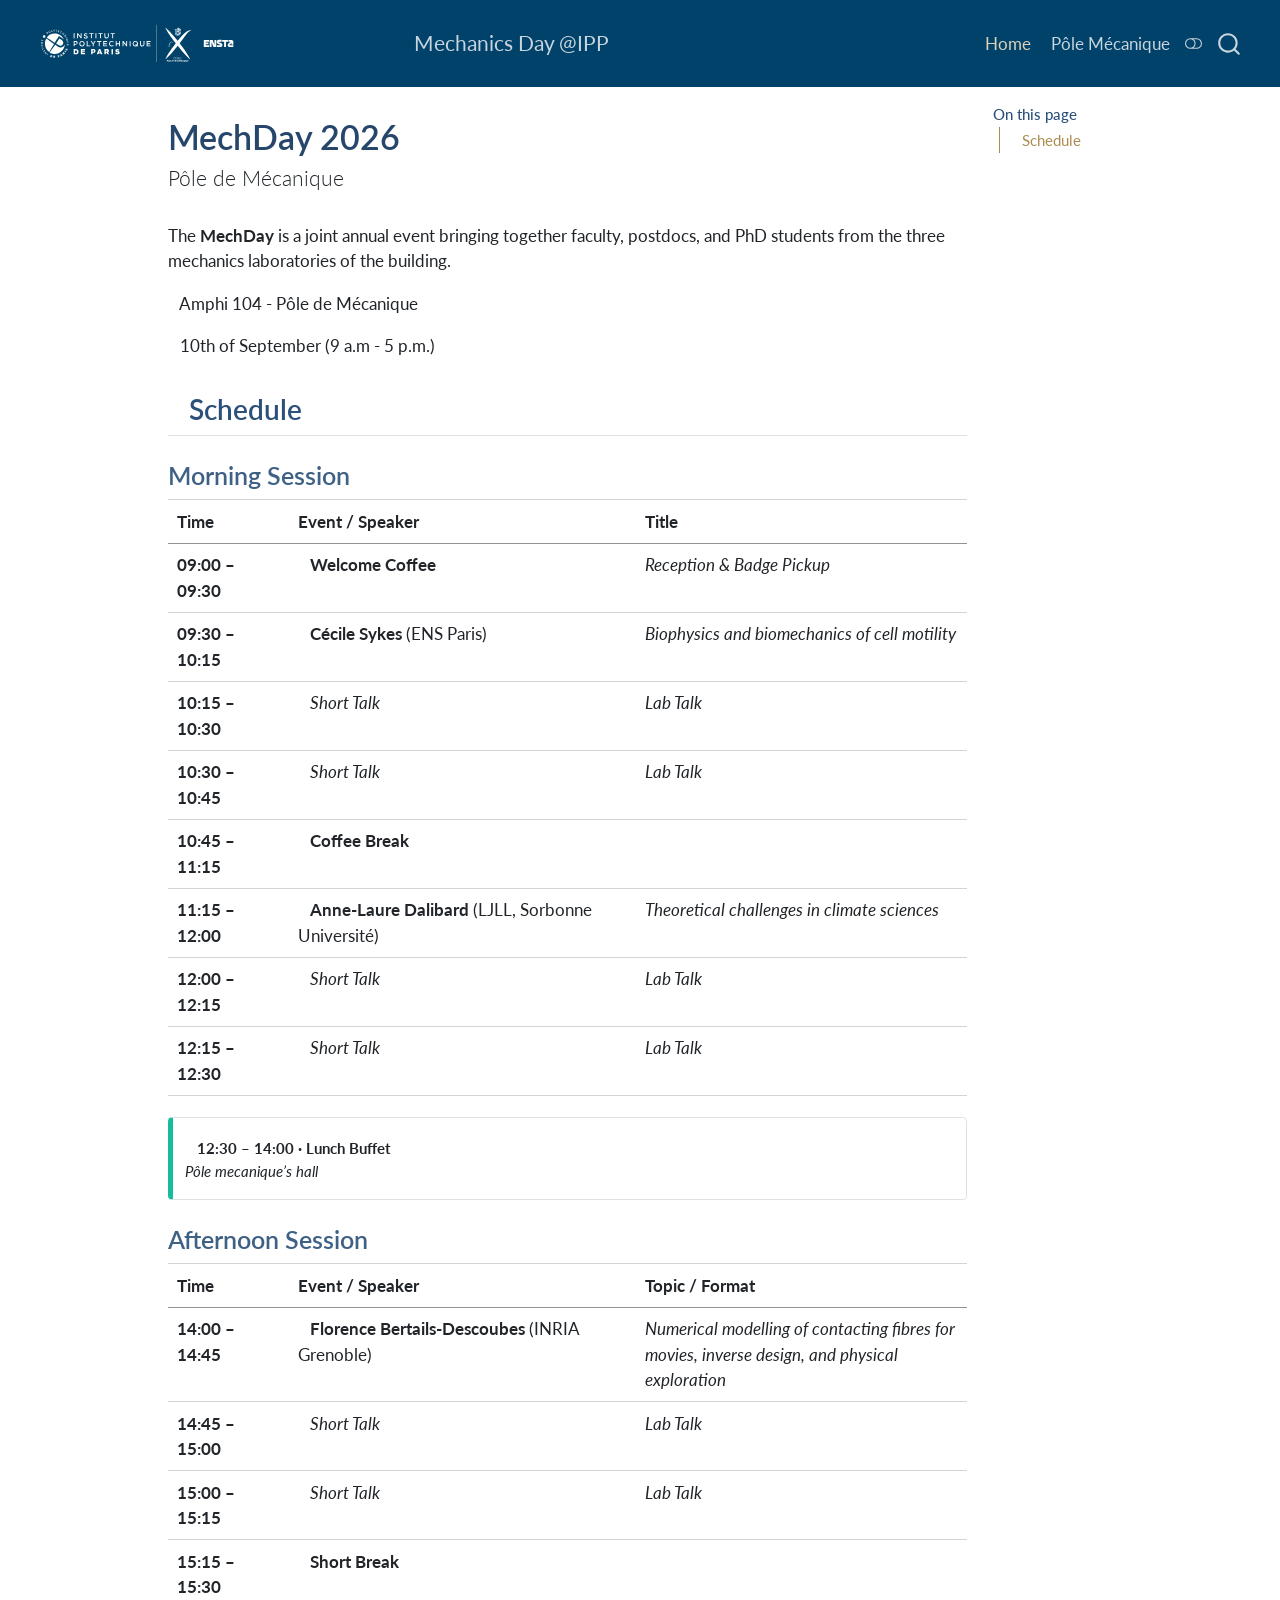
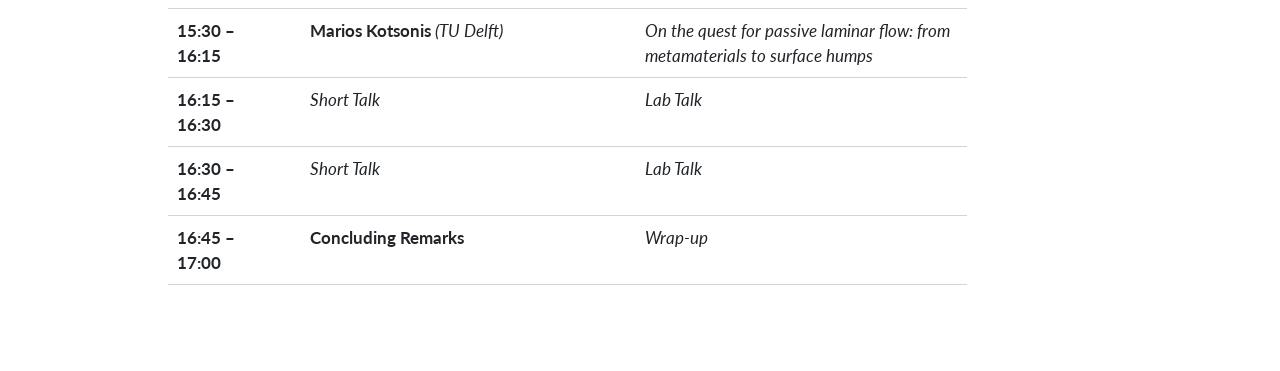
==== index.html @ 3b0b2087 "Built site for gh-pages" ====
<!DOCTYPE html>
<html xmlns="http://www.w3.org/1999/xhtml" lang="en" xml:lang="en"><head>

<meta charset="utf-8">
<meta name="generator" content="quarto-1.9.36">

<meta name="viewport" content="width=device-width, initial-scale=1.0, user-scalable=yes">


<title>MechDay 2026 – Mechanics Day @IPP</title>
<style>
/* Default styles provided by pandoc.
** See https://pandoc.org/MANUAL.html#variables-for-html for config info.
*/
code{white-space: pre-wrap;}
span.smallcaps{font-variant: small-caps;}
div.columns{display: flex; gap: min(4vw, 1.5em);}
div.column{flex: auto; overflow-x: auto;}
div.hanging-indent{margin-left: 1.5em; text-indent: -1.5em;}
ul.task-list{list-style: none;}
ul.task-list li input[type="checkbox"] {
  width: 0.8em;
  margin: 0 0.8em 0.2em -1em; /* quarto-specific, see https://github.com/quarto-dev/quarto-cli/issues/4556 */ 
  vertical-align: middle;
}
</style>


<script src="site_libs/quarto-nav/quarto-nav.js"></script>
<script src="site_libs/quarto-nav/headroom.min.js"></script>
<script src="site_libs/clipboard/clipboard.min.js"></script>
<script src="site_libs/quarto-search/autocomplete.umd.js"></script>
<script src="site_libs/quarto-search/fuse.min.js"></script>
<script src="site_libs/quarto-search/quarto-search.js"></script>
<meta name="quarto:offset" content="./">
<script src="site_libs/quarto-html/quarto.js" type="module"></script>
<script src="site_libs/quarto-html/tabsets/tabsets.js" type="module"></script>
<script src="site_libs/quarto-html/popper.min.js"></script>
<script src="site_libs/quarto-html/tippy.umd.min.js"></script>
<script src="site_libs/quarto-html/anchor.min.js"></script>
<link href="site_libs/quarto-html/tippy.css" rel="stylesheet">
<link href="site_libs/quarto-html/quarto-syntax-highlighting-845c23b38eaddc0f92fda52bfe77a8c8.css" rel="stylesheet" class="quarto-color-scheme" id="quarto-text-highlighting-styles">
<link href="site_libs/quarto-html/quarto-syntax-highlighting-dark-f418161beb48e0141c760e455f12af2c.css" rel="stylesheet" class="quarto-color-scheme quarto-color-alternate" id="quarto-text-highlighting-styles">
<link href="site_libs/quarto-html/quarto-syntax-highlighting-845c23b38eaddc0f92fda52bfe77a8c8.css" rel="stylesheet" class="quarto-color-scheme-extra" id="quarto-text-highlighting-styles">
<script src="site_libs/bootstrap/bootstrap.min.js"></script>
<link href="site_libs/bootstrap/bootstrap-icons.css" rel="stylesheet">
<link href="site_libs/bootstrap/bootstrap-f2bfb10de40c89941cc281cc5d39ed7f.min.css" rel="stylesheet" append-hash="true" class="quarto-color-scheme" id="quarto-bootstrap" data-mode="light">
<link href="site_libs/bootstrap/bootstrap-dark-7ebbe659d082f349c3aa43954edd7ad8.min.css" rel="stylesheet" append-hash="true" class="quarto-color-scheme quarto-color-alternate" id="quarto-bootstrap" data-mode="dark">
<link href="site_libs/bootstrap/bootstrap-f2bfb10de40c89941cc281cc5d39ed7f.min.css" rel="stylesheet" append-hash="true" class="quarto-color-scheme-extra" id="quarto-bootstrap" data-mode="light">
<script src="site_libs/quarto-contrib/iconify-2.1.0/iconify-icon.min.js"></script>
<script id="quarto-search-options" type="application/json">{
  "location": "navbar",
  "copy-button": false,
  "collapse-after": 3,
  "panel-placement": "end",
  "type": "overlay",
  "limit": 50,
  "keyboard-shortcut": [
    "f",
    "/",
    "s"
  ],
  "show-item-context": false,
  "language": {
    "search-no-results-text": "No results",
    "search-matching-documents-text": "matching documents",
    "search-copy-link-title": "Copy link to search",
    "search-hide-matches-text": "Hide additional matches",
    "search-more-match-text": "more match in this document",
    "search-more-matches-text": "more matches in this document",
    "search-clear-button-title": "Clear",
    "search-text-placeholder": "",
    "search-detached-cancel-button-title": "Cancel",
    "search-submit-button-title": "Submit",
    "search-label": "Search"
  }
}</script>
<style>html{ scroll-behavior: smooth; }</style>


<link rel="stylesheet" href="styles.css">
</head>

<body class="nav-fixed quarto-light"><script id="quarto-html-before-body" type="application/javascript">
    const toggleBodyColorMode = (bsSheetEl) => {
      const mode = bsSheetEl.getAttribute("data-mode");
      const bodyEl = window.document.querySelector("body");
      if (mode === "dark") {
        bodyEl.classList.add("quarto-dark");
        bodyEl.classList.remove("quarto-light");
      } else {
        bodyEl.classList.add("quarto-light");
        bodyEl.classList.remove("quarto-dark");
      }
    }
    const toggleBodyColorPrimary = () => {
      const bsSheetEl = window.document.querySelector("link#quarto-bootstrap:not([rel=disabled-stylesheet])");
      if (bsSheetEl) {
        toggleBodyColorMode(bsSheetEl);
      }
    }
    const setColorSchemeToggle = (alternate) => {
      const toggles = window.document.querySelectorAll('.quarto-color-scheme-toggle');
      for (let i=0; i < toggles.length; i++) {
        const toggle = toggles[i];
        if (toggle) {
          if (alternate) {
            toggle.classList.add("alternate");
          } else {
            toggle.classList.remove("alternate");
          }
        }
      }
    };
    const toggleColorMode = (alternate) => {
      // Switch the stylesheets
      const primaryStylesheets = window.document.querySelectorAll('link.quarto-color-scheme:not(.quarto-color-alternate)');
      const alternateStylesheets = window.document.querySelectorAll('link.quarto-color-scheme.quarto-color-alternate');
      manageTransitions('#quarto-margin-sidebar .nav-link', false);
      if (alternate) {
        // note: dark is layered on light, we don't disable primary!
        enableStylesheet(alternateStylesheets);
        for (const sheetNode of alternateStylesheets) {
          if (sheetNode.id === "quarto-bootstrap") {
            toggleBodyColorMode(sheetNode);
          }
        }
      } else {
        disableStylesheet(alternateStylesheets);
        enableStylesheet(primaryStylesheets)
        toggleBodyColorPrimary();
      }
      manageTransitions('#quarto-margin-sidebar .nav-link', true);
      // Switch the toggles
      setColorSchemeToggle(alternate)
      // Hack to workaround the fact that safari doesn't
      // properly recolor the scrollbar when toggling (#1455)
      if (navigator.userAgent.indexOf('Safari') > 0 && navigator.userAgent.indexOf('Chrome') == -1) {
        manageTransitions("body", false);
        window.scrollTo(0, 1);
        setTimeout(() => {
          window.scrollTo(0, 0);
          manageTransitions("body", true);
        }, 40);
      }
    }
    const disableStylesheet = (stylesheets) => {
      for (let i=0; i < stylesheets.length; i++) {
        const stylesheet = stylesheets[i];
        stylesheet.rel = 'disabled-stylesheet';
      }
    }
    const enableStylesheet = (stylesheets) => {
      for (let i=0; i < stylesheets.length; i++) {
        const stylesheet = stylesheets[i];
        if(stylesheet.rel !== 'stylesheet') { // for Chrome, which will still FOUC without this check
          stylesheet.rel = 'stylesheet';
        }
      }
    }
    const manageTransitions = (selector, allowTransitions) => {
      const els = window.document.querySelectorAll(selector);
      for (let i=0; i < els.length; i++) {
        const el = els[i];
        if (allowTransitions) {
          el.classList.remove('notransition');
        } else {
          el.classList.add('notransition');
        }
      }
    }
    const isFileUrl = () => {
      return window.location.protocol === 'file:';
    }
    const hasAlternateSentinel = () => {
      let styleSentinel = getColorSchemeSentinel();
      if (styleSentinel !== null) {
        return styleSentinel === "alternate";
      } else {
        return false;
      }
    }
    const setStyleSentinel = (alternate) => {
      const value = alternate ? "alternate" : "default";
      if (!isFileUrl()) {
        window.localStorage.setItem("quarto-color-scheme", value);
      } else {
        localAlternateSentinel = value;
      }
    }
    const getColorSchemeSentinel = () => {
      if (!isFileUrl()) {
        const storageValue = window.localStorage.getItem("quarto-color-scheme");
        return storageValue != null ? storageValue : localAlternateSentinel;
      } else {
        return localAlternateSentinel;
      }
    }
    const toggleGiscusIfUsed = (isAlternate, darkModeDefault) => {
      const baseTheme = document.querySelector('#giscus-base-theme')?.value ?? 'light';
      const alternateTheme = document.querySelector('#giscus-alt-theme')?.value ?? 'dark';
      let newTheme = '';
      if(authorPrefersDark) {
        newTheme = isAlternate ? baseTheme : alternateTheme;
      } else {
        newTheme = isAlternate ? alternateTheme : baseTheme;
      }
      const changeGiscusTheme = () => {
        // From: https://github.com/giscus/giscus/issues/336
        const sendMessage = (message) => {
          const iframe = document.querySelector('iframe.giscus-frame');
          if (!iframe) return;
          iframe.contentWindow.postMessage({ giscus: message }, 'https://giscus.app');
        }
        sendMessage({
          setConfig: {
            theme: newTheme
          }
        });
      }
      const isGiscussLoaded = window.document.querySelector('iframe.giscus-frame') !== null;
      if (isGiscussLoaded) {
        changeGiscusTheme();
      }
    };
    const authorPrefersDark = false;
    const darkModeDefault = authorPrefersDark;
      document.querySelector('link#quarto-text-highlighting-styles.quarto-color-scheme-extra').rel = 'disabled-stylesheet';
      document.querySelector('link#quarto-bootstrap.quarto-color-scheme-extra').rel = 'disabled-stylesheet';
    let localAlternateSentinel = darkModeDefault ? 'alternate' : 'default';
    // Dark / light mode switch
    window.quartoToggleColorScheme = () => {
      // Read the current dark / light value
      let toAlternate = !hasAlternateSentinel();
      toggleColorMode(toAlternate);
      setStyleSentinel(toAlternate);
      toggleGiscusIfUsed(toAlternate, darkModeDefault);
      window.dispatchEvent(new Event('resize'));
    };
    // Switch to dark mode if need be
    if (hasAlternateSentinel()) {
      toggleColorMode(true);
    } else {
      toggleColorMode(false);
    }
  </script>

<div id="quarto-search-results"></div>
  <header id="quarto-header" class="headroom fixed-top">
    <nav class="navbar navbar-expand-lg " data-bs-theme="dark">
      <div class="navbar-container container-fluid">
      <div class="navbar-brand-container mx-auto">
    <a href="./index.html" class="navbar-brand navbar-brand-logo">
    <img src="./Resources/Images/Logotype_IPP_X_ENSTA.svg" alt="" class="navbar-logo light-content">
    <img src="./Resources/Images/Logotype_IPP_X_ENSTA.svg" alt="" class="navbar-logo dark-content">
    </a>
    <a class="navbar-brand" href="./index.html">
    <span class="navbar-title">Mechanics Day <span class="citation" data-cites="IPP">@IPP</span></span>
    </a>
  </div>
            <div id="quarto-search" class="" title="Search"></div>
          <button class="navbar-toggler" type="button" data-bs-toggle="collapse" data-bs-target="#navbarCollapse" aria-controls="navbarCollapse" role="menu" aria-expanded="false" aria-label="Toggle navigation" onclick="if (window.quartoToggleHeadroom) { window.quartoToggleHeadroom(); }">
  <span class="navbar-toggler-icon"></span>
</button>
          <div class="collapse navbar-collapse" id="navbarCollapse">
            <ul class="navbar-nav navbar-nav-scroll ms-auto">
  <li class="nav-item">
    <a class="nav-link active" href="./index.html" aria-current="page"> 
<span class="menu-text">Home</span></a>
  </li>  
  <li class="nav-item">
    <a class="nav-link" href="https://polemecanique.github.io"> 
<span class="menu-text">Pôle Mécanique</span></a>
  </li>  
</ul>
          </div> <!-- /navcollapse -->
            <div class="quarto-navbar-tools">
  <a href="" class="quarto-color-scheme-toggle quarto-navigation-tool  px-1" onclick="window.quartoToggleColorScheme(); return false;" title="Toggle dark mode"><i class="bi"></i></a>
</div>
      </div> <!-- /container-fluid -->
    </nav>
</header>
<!-- content -->
<div id="quarto-content" class="quarto-container page-columns page-rows-contents page-layout-article page-navbar">
<!-- sidebar -->
<!-- margin-sidebar -->
    <div id="quarto-margin-sidebar" class="sidebar margin-sidebar">
        <nav id="TOC" role="doc-toc" class="toc-active">
    <h2 id="toc-title">On this page</h2>
   
  <ul class="collapse">
  <li><a href="#b58fc729-690b-4000-b19f-365a4093b2ff7b7b3c2069636f6e696679206661362d736f6c69643a636c6f636b203e7d7d-schedule" id="toc-b58fc729-690b-4000-b19f-365a4093b2ff7b7b3c2069636f6e696679206661362d736f6c69643a636c6f636b203e7d7d-schedule" class="nav-link active" data-scroll-target="#b58fc729-690b-4000-b19f-365a4093b2ff7b7b3c2069636f6e696679206661362d736f6c69643a636c6f636b203e7d7d-schedule"><iconify-icon role="img" inline="" icon="fa6-solid:clock" aria-label="Icon clock from fa6-solid Iconify.design set." title="Icon clock from fa6-solid Iconify.design set."></iconify-icon> &nbsp; Schedule</a></li>
  </ul>
</nav>
    </div>
<!-- main -->
<main class="content" id="quarto-document-content">


<header id="title-block-header" class="quarto-title-block default">
<div class="quarto-title">
<h1 class="title">MechDay 2026</h1>
<p class="subtitle lead">Pôle de Mécanique</p>
</div>



<div class="quarto-title-meta">

    
  
    
  </div>
  


</header>


<p>The <strong>MechDay</strong> is a joint annual event bringing together faculty, postdocs, and PhD students from the three mechanics laboratories of the building.</p>
<p><iconify-icon role="img" inline="" icon="fa6-solid:location-dot" aria-label="Icon location-dot from fa6-solid Iconify.design set." title="Icon location-dot from fa6-solid Iconify.design set."></iconify-icon> &nbsp; Amphi 104 - Pôle de Mécanique</p>
<p><iconify-icon role="img" inline="" icon="fa6-solid:calendar-days" aria-label="Icon calendar-days from fa6-solid Iconify.design set." title="Icon calendar-days from fa6-solid Iconify.design set."></iconify-icon> &nbsp; 10th of September (9 a.m - 5 p.m.)</p>
<section id="b58fc729-690b-4000-b19f-365a4093b2ff7b7b3c2069636f6e696679206661362d736f6c69643a636c6f636b203e7d7d-schedule" class="level2">
<h2 class="anchored" data-anchor-id="b58fc729-690b-4000-b19f-365a4093b2ff7b7b3c2069636f6e696679206661362d736f6c69643a636c6f636b203e7d7d-schedule"><iconify-icon role="img" inline="" icon="fa6-solid:clock" aria-label="Icon clock from fa6-solid Iconify.design set." title="Icon clock from fa6-solid Iconify.design set."></iconify-icon> &nbsp; Schedule</h2>
<section id="morning-session" class="level3">
<h3 class="anchored" data-anchor-id="morning-session">Morning Session</h3>
<table class="caption-top table">
<colgroup>
<col style="width: 15%">
<col style="width: 43%">
<col style="width: 41%">
</colgroup>
<thead>
<tr class="header">
<th style="text-align: left;">Time</th>
<th style="text-align: left;">Event / Speaker</th>
<th style="text-align: left;">Title</th>
</tr>
</thead>
<tbody>
<tr class="odd">
<td style="text-align: left;"><strong>09:00 – 09:30</strong></td>
<td style="text-align: left;"><iconify-icon role="img" inline="" icon="fa6-solid:mug-hot" aria-label="Icon mug-hot from fa6-solid Iconify.design set." title="Icon mug-hot from fa6-solid Iconify.design set."></iconify-icon> &nbsp; <strong>Welcome Coffee</strong></td>
<td style="text-align: left;"><em>Reception &amp; Badge Pickup</em></td>
</tr>
<tr class="even">
<td style="text-align: left;"><strong>09:30 – 10:15</strong></td>
<td style="text-align: left;"><iconify-icon role="img" inline="" icon="fa6-solid:person-chalkboard" aria-label="Icon person-chalkboard from fa6-solid Iconify.design set." title="Icon person-chalkboard from fa6-solid Iconify.design set."></iconify-icon> &nbsp; <strong>Cécile Sykes</strong> (ENS Paris)</td>
<td style="text-align: left;"><em>Biophysics and biomechanics of cell motility</em></td>
</tr>
<tr class="odd">
<td style="text-align: left;"><strong>10:15 – 10:30</strong></td>
<td style="text-align: left;"><iconify-icon role="img" inline="" icon="fa6-solid:microphone" aria-label="Icon microphone from fa6-solid Iconify.design set." title="Icon microphone from fa6-solid Iconify.design set."></iconify-icon> &nbsp; <em>Short Talk</em></td>
<td style="text-align: left;"><em>Lab Talk</em></td>
</tr>
<tr class="even">
<td style="text-align: left;"><strong>10:30 – 10:45</strong></td>
<td style="text-align: left;"><iconify-icon role="img" inline="" icon="fa6-solid:microphone" aria-label="Icon microphone from fa6-solid Iconify.design set." title="Icon microphone from fa6-solid Iconify.design set."></iconify-icon> &nbsp; <em>Short Talk</em></td>
<td style="text-align: left;"><em>Lab Talk</em></td>
</tr>
<tr class="odd">
<td style="text-align: left;"><strong>10:45 – 11:15</strong></td>
<td style="text-align: left;"><iconify-icon role="img" inline="" icon="fa6-solid:mug-hot" aria-label="Icon mug-hot from fa6-solid Iconify.design set." title="Icon mug-hot from fa6-solid Iconify.design set."></iconify-icon> &nbsp; <strong>Coffee Break</strong></td>
<td style="text-align: left;"></td>
</tr>
<tr class="even">
<td style="text-align: left;"><strong>11:15 – 12:00</strong></td>
<td style="text-align: left;"><iconify-icon role="img" inline="" icon="fa6-solid:person-chalkboard" aria-label="Icon person-chalkboard from fa6-solid Iconify.design set." title="Icon person-chalkboard from fa6-solid Iconify.design set."></iconify-icon> &nbsp; <strong>Anne-Laure Dalibard</strong> (LJLL, Sorbonne Université)</td>
<td style="text-align: left;"><em>Theoretical challenges in climate sciences</em></td>
</tr>
<tr class="odd">
<td style="text-align: left;"><strong>12:00 – 12:15</strong></td>
<td style="text-align: left;"><iconify-icon role="img" inline="" icon="fa6-solid:microphone" aria-label="Icon microphone from fa6-solid Iconify.design set." title="Icon microphone from fa6-solid Iconify.design set."></iconify-icon> &nbsp; <em>Short Talk</em></td>
<td style="text-align: left;"><em>Lab Talk</em></td>
</tr>
<tr class="even">
<td style="text-align: left;"><strong>12:15 – 12:30</strong></td>
<td style="text-align: left;"><iconify-icon role="img" inline="" icon="fa6-solid:microphone" aria-label="Icon microphone from fa6-solid Iconify.design set." title="Icon microphone from fa6-solid Iconify.design set."></iconify-icon> &nbsp; <em>Short Talk</em></td>
<td style="text-align: left;"><em>Lab Talk</em></td>
</tr>
</tbody>
</table>
<div class="callout callout-style-simple callout-tip no-icon">
<div class="callout-body d-flex">
<div class="callout-icon-container">
<i class="callout-icon no-icon"></i>
</div>
<div class="callout-body-container">
<p><iconify-icon role="img" inline="" icon="fa6-solid:utensils" aria-label="Icon utensils from fa6-solid Iconify.design set." title="Icon utensils from fa6-solid Iconify.design set."></iconify-icon> &nbsp; <strong>12:30 – 14:00 · Lunch Buffet</strong><br>
<em>Pôle mecanique’s hall</em></p>
</div>
</div>
</div>
</section>
<section id="afternoon-session" class="level3">
<h3 class="anchored" data-anchor-id="afternoon-session">Afternoon Session</h3>
<table class="caption-top table">
<colgroup>
<col style="width: 15%">
<col style="width: 43%">
<col style="width: 41%">
</colgroup>
<thead>
<tr class="header">
<th style="text-align: left;">Time</th>
<th style="text-align: left;">Event / Speaker</th>
<th style="text-align: left;">Topic / Format</th>
</tr>
</thead>
<tbody>
<tr class="odd">
<td style="text-align: left;"><strong>14:00 – 14:45</strong></td>
<td style="text-align: left;"><iconify-icon role="img" inline="" icon="fa6-solid:person-chalkboard" aria-label="Icon person-chalkboard from fa6-solid Iconify.design set." title="Icon person-chalkboard from fa6-solid Iconify.design set."></iconify-icon> &nbsp; <strong>Florence Bertails-Descoubes</strong> (INRIA Grenoble)</td>
<td style="text-align: left;"><em>Numerical modelling of contacting fibres for movies, inverse design, and physical exploration</em></td>
</tr>
<tr class="even">
<td style="text-align: left;"><strong>14:45 – 15:00</strong></td>
<td style="text-align: left;"><iconify-icon role="img" inline="" icon="fa6-solid:microphone" aria-label="Icon microphone from fa6-solid Iconify.design set." title="Icon microphone from fa6-solid Iconify.design set."></iconify-icon> &nbsp; <em>Short Talk</em></td>
<td style="text-align: left;"><em>Lab Talk</em></td>
</tr>
<tr class="odd">
<td style="text-align: left;"><strong>15:00 – 15:15</strong></td>
<td style="text-align: left;"><iconify-icon role="img" inline="" icon="fa6-solid:microphone" aria-label="Icon microphone from fa6-solid Iconify.design set." title="Icon microphone from fa6-solid Iconify.design set."></iconify-icon> &nbsp; <em>Short Talk</em></td>
<td style="text-align: left;"><em>Lab Talk</em></td>
</tr>
<tr class="even">
<td style="text-align: left;"><strong>15:15 – 15:30</strong></td>
<td style="text-align: left;"><iconify-icon role="img" inline="" icon="fa6-solid:mug-hot" aria-label="Icon mug-hot from fa6-solid Iconify.design set." title="Icon mug-hot from fa6-solid Iconify.design set."></iconify-icon> &nbsp; <strong>Short Break</strong></td>
<td style="text-align: left;"></td>
</tr>
<tr class="odd">
<td style="text-align: left;"><strong>15:30 – 16:15</strong></td>
<td style="text-align: left;"><iconify-icon role="img" inline="" icon="fa6-solid:person-chalkboard" aria-label="Icon person-chalkboard from fa6-solid Iconify.design set." title="Icon person-chalkboard from fa6-solid Iconify.design set."></iconify-icon> &nbsp; <strong>Marios Kotsonis</strong> <em>(TU Delft)</em></td>
<td style="text-align: left;"><em>On the quest for passive laminar flow: from metamaterials to surface humps</em></td>
</tr>
<tr class="even">
<td style="text-align: left;"><strong>16:15 – 16:30</strong></td>
<td style="text-align: left;"><iconify-icon role="img" inline="" icon="fa6-solid:microphone" aria-label="Icon microphone from fa6-solid Iconify.design set." title="Icon microphone from fa6-solid Iconify.design set."></iconify-icon> &nbsp; <em>Short Talk</em></td>
<td style="text-align: left;"><em>Lab Talk</em></td>
</tr>
<tr class="odd">
<td style="text-align: left;"><strong>16:30 – 16:45</strong></td>
<td style="text-align: left;"><iconify-icon role="img" inline="" icon="fa6-solid:microphone" aria-label="Icon microphone from fa6-solid Iconify.design set." title="Icon microphone from fa6-solid Iconify.design set."></iconify-icon> &nbsp; <em>Short Talk</em></td>
<td style="text-align: left;"><em>Lab Talk</em></td>
</tr>
<tr class="even">
<td style="text-align: left;"><strong>16:45 – 17:00</strong></td>
<td style="text-align: left;"><iconify-icon role="img" inline="" icon="fa6-solid:flag-checkered" aria-label="Icon flag-checkered from fa6-solid Iconify.design set." title="Icon flag-checkered from fa6-solid Iconify.design set."></iconify-icon> &nbsp; <strong>Concluding Remarks</strong></td>
<td style="text-align: left;"><em>Wrap-up</em></td>
</tr>
</tbody>
</table>


</section>
</section>

</main> <!-- /main -->
<script id="quarto-html-after-body" type="application/javascript">
  window.document.addEventListener("DOMContentLoaded", function (event) {
    // Ensure there is a toggle, if there isn't float one in the top right
    if (window.document.querySelector('.quarto-color-scheme-toggle') === null) {
      const a = window.document.createElement('a');
      a.classList.add('top-right');
      a.classList.add('quarto-color-scheme-toggle');
      a.href = "";
      a.onclick = function() { try { window.quartoToggleColorScheme(); } catch {} return false; };
      const i = window.document.createElement("i");
      i.classList.add('bi');
      a.appendChild(i);
      window.document.body.appendChild(a);
    }
    setColorSchemeToggle(hasAlternateSentinel())
    const icon = "";
    const anchorJS = new window.AnchorJS();
    anchorJS.options = {
      placement: 'right',
      icon: icon
    };
    anchorJS.add('.anchored');
    const isCodeAnnotation = (el) => {
      for (const clz of el.classList) {
        if (clz.startsWith('code-annotation-')) {                     
          return true;
        }
      }
      return false;
    }
    const onCopySuccess = function(e) {
      // button target
      const button = e.trigger;
      // don't keep focus
      button.blur();
      // flash "checked"
      button.classList.add('code-copy-button-checked');
      var currentTitle = button.getAttribute("title");
      button.setAttribute("title", "Copied!");
      let tooltip;
      if (window.bootstrap) {
        button.setAttribute("data-bs-toggle", "tooltip");
        button.setAttribute("data-bs-placement", "left");
        button.setAttribute("data-bs-title", "Copied!");
        tooltip = new bootstrap.Tooltip(button, 
          { trigger: "manual", 
            customClass: "code-copy-button-tooltip",
            offset: [0, -8]});
        tooltip.show();    
      }
      setTimeout(function() {
        if (tooltip) {
          tooltip.hide();
          button.removeAttribute("data-bs-title");
          button.removeAttribute("data-bs-toggle");
          button.removeAttribute("data-bs-placement");
        }
        button.setAttribute("title", currentTitle);
        button.classList.remove('code-copy-button-checked');
      }, 1000);
      // clear code selection
      e.clearSelection();
    }
    const getTextToCopy = function(trigger) {
      const outerScaffold = trigger.parentElement.cloneNode(true);
      const codeEl = outerScaffold.querySelector('code');
      for (const childEl of codeEl.children) {
        if (isCodeAnnotation(childEl)) {
          childEl.remove();
        }
      }
      return codeEl.innerText;
    }
    const clipboard = new window.ClipboardJS('.code-copy-button:not([data-in-quarto-modal])', {
      text: getTextToCopy
    });
    clipboard.on('success', onCopySuccess);
    if (window.document.getElementById('quarto-embedded-source-code-modal')) {
      const clipboardModal = new window.ClipboardJS('.code-copy-button[data-in-quarto-modal]', {
        text: getTextToCopy,
        container: window.document.getElementById('quarto-embedded-source-code-modal')
      });
      clipboardModal.on('success', onCopySuccess);
    }
      var localhostRegex = new RegExp(/^(?:http|https):\/\/localhost\:?[0-9]*\//);
      var mailtoRegex = new RegExp(/^mailto:/);
        var filterRegex = new RegExp("https:\/\/polemecanique\.github\.io\/biomechanics_seminar\/");
      var isInternal = (href) => {
          return filterRegex.test(href) || localhostRegex.test(href) || mailtoRegex.test(href);
      }
      // Inspect non-navigation links and adorn them if external
     var links = window.document.querySelectorAll('a[href]:not(.nav-link):not(.navbar-brand):not(.toc-action):not(.sidebar-link):not(.sidebar-item-toggle):not(.pagination-link):not(.no-external):not([aria-hidden]):not(.dropdown-item):not(.quarto-navigation-tool):not(.about-link)');
      for (var i=0; i<links.length; i++) {
        const link = links[i];
        if (!isInternal(link.href)) {
          // undo the damage that might have been done by quarto-nav.js in the case of
          // links that we want to consider external
          if (link.dataset.originalHref !== undefined) {
            link.href = link.dataset.originalHref;
          }
        }
      }
    function tippyHover(el, contentFn, onTriggerFn, onUntriggerFn) {
      const config = {
        allowHTML: true,
        maxWidth: 500,
        delay: 100,
        arrow: false,
        appendTo: function(el) {
            return el.parentElement;
        },
        interactive: true,
        interactiveBorder: 10,
        theme: 'quarto',
        placement: 'bottom-start',
      };
      if (contentFn) {
        config.content = contentFn;
      }
      if (onTriggerFn) {
        config.onTrigger = onTriggerFn;
      }
      if (onUntriggerFn) {
        config.onUntrigger = onUntriggerFn;
      }
      window.tippy(el, config); 
    }
    const noterefs = window.document.querySelectorAll('a[role="doc-noteref"]');
    for (var i=0; i<noterefs.length; i++) {
      const ref = noterefs[i];
      tippyHover(ref, function() {
        // use id or data attribute instead here
        let href = ref.getAttribute('data-footnote-href') || ref.getAttribute('href');
        try { href = new URL(href).hash; } catch {}
        const id = href.replace(/^#\/?/, "");
        const note = window.document.getElementById(id);
        if (note) {
          return note.innerHTML;
        } else {
          return "";
        }
      });
    }
    const xrefs = window.document.querySelectorAll('a.quarto-xref');
    const processXRef = (id, note) => {
      // Strip column container classes
      const stripColumnClz = (el) => {
        el.classList.remove("page-full", "page-columns");
        if (el.children) {
          for (const child of el.children) {
            stripColumnClz(child);
          }
        }
      }
      stripColumnClz(note)
      if (id === null || id.startsWith('sec-')) {
        // Special case sections, only their first couple elements
        const container = document.createElement("div");
        if (note.children && note.children.length > 2) {
          container.appendChild(note.children[0].cloneNode(true));
          for (let i = 1; i < note.children.length; i++) {
            const child = note.children[i];
            if (child.tagName === "P" && child.innerText === "") {
              continue;
            } else {
              container.appendChild(child.cloneNode(true));
              break;
            }
          }
          if (window.Quarto?.typesetMath) {
            window.Quarto.typesetMath(container);
          }
          return container.innerHTML
        } else {
          if (window.Quarto?.typesetMath) {
            window.Quarto.typesetMath(note);
          }
          return note.innerHTML;
        }
      } else {
        // Remove any anchor links if they are present
        const anchorLink = note.querySelector('a.anchorjs-link');
        if (anchorLink) {
          anchorLink.remove();
        }
        if (window.Quarto?.typesetMath) {
          window.Quarto.typesetMath(note);
        }
        if (note.classList.contains("callout")) {
          return note.outerHTML;
        } else {
          return note.innerHTML;
        }
      }
    }
    for (var i=0; i<xrefs.length; i++) {
      const xref = xrefs[i];
      tippyHover(xref, undefined, function(instance) {
        instance.disable();
        let url = xref.getAttribute('href');
        let hash = undefined; 
        if (url.startsWith('#')) {
          hash = url;
        } else {
          try { hash = new URL(url).hash; } catch {}
        }
        if (hash) {
          const id = hash.replace(/^#\/?/, "");
          const note = window.document.getElementById(id);
          if (note !== null) {
            try {
              const html = processXRef(id, note.cloneNode(true));
              instance.setContent(html);
            } finally {
              instance.enable();
              instance.show();
            }
          } else {
            // See if we can fetch this
            fetch(url.split('#')[0])
            .then(res => res.text())
            .then(html => {
              const parser = new DOMParser();
              const htmlDoc = parser.parseFromString(html, "text/html");
              const note = htmlDoc.getElementById(id);
              if (note !== null) {
                const html = processXRef(id, note);
                instance.setContent(html);
              } 
            }).finally(() => {
              instance.enable();
              instance.show();
            });
          }
        } else {
          // See if we can fetch a full url (with no hash to target)
          // This is a special case and we should probably do some content thinning / targeting
          fetch(url)
          .then(res => res.text())
          .then(html => {
            const parser = new DOMParser();
            const htmlDoc = parser.parseFromString(html, "text/html");
            const note = htmlDoc.querySelector('main.content');
            if (note !== null) {
              // This should only happen for chapter cross references
              // (since there is no id in the URL)
              // remove the first header
              if (note.children.length > 0 && note.children[0].tagName === "HEADER") {
                note.children[0].remove();
              }
              const html = processXRef(null, note);
              instance.setContent(html);
            } 
          }).finally(() => {
            instance.enable();
            instance.show();
          });
        }
      }, function(instance) {
      });
    }
        let selectedAnnoteEl;
        const selectorForAnnotation = ( cell, annotation) => {
          let cellAttr = 'data-code-cell="' + cell + '"';
          let lineAttr = 'data-code-annotation="' +  annotation + '"';
          const selector = 'span[' + cellAttr + '][' + lineAttr + ']';
          return selector;
        }
        const selectCodeLines = (annoteEl) => {
          const doc = window.document;
          const targetCell = annoteEl.getAttribute("data-target-cell");
          const targetAnnotation = annoteEl.getAttribute("data-target-annotation");
          const annoteSpan = window.document.querySelector(selectorForAnnotation(targetCell, targetAnnotation));
          const lines = annoteSpan.getAttribute("data-code-lines").split(",");
          const lineIds = lines.map((line) => {
            return targetCell + "-" + line;
          })
          let top = null;
          let height = null;
          let parent = null;
          if (lineIds.length > 0) {
              //compute the position of the single el (top and bottom and make a div)
              const el = window.document.getElementById(lineIds[0]);
              top = el.offsetTop;
              height = el.offsetHeight;
              parent = el.parentElement.parentElement;
            if (lineIds.length > 1) {
              const lastEl = window.document.getElementById(lineIds[lineIds.length - 1]);
              const bottom = lastEl.offsetTop + lastEl.offsetHeight;
              height = bottom - top;
            }
            if (top !== null && height !== null && parent !== null) {
              // cook up a div (if necessary) and position it 
              let div = window.document.getElementById("code-annotation-line-highlight");
              if (div === null) {
                div = window.document.createElement("div");
                div.setAttribute("id", "code-annotation-line-highlight");
                div.style.position = 'absolute';
                parent.appendChild(div);
              }
              div.style.top = top - 2 + "px";
              div.style.height = height + 4 + "px";
              div.style.left = 0;
              let gutterDiv = window.document.getElementById("code-annotation-line-highlight-gutter");
              if (gutterDiv === null) {
                gutterDiv = window.document.createElement("div");
                gutterDiv.setAttribute("id", "code-annotation-line-highlight-gutter");
                gutterDiv.style.position = 'absolute';
                const codeCell = window.document.getElementById(targetCell);
                const gutter = codeCell.querySelector('.code-annotation-gutter');
                gutter.appendChild(gutterDiv);
              }
              gutterDiv.style.top = top - 2 + "px";
              gutterDiv.style.height = height + 4 + "px";
            }
            selectedAnnoteEl = annoteEl;
          }
        };
        const unselectCodeLines = () => {
          const elementsIds = ["code-annotation-line-highlight", "code-annotation-line-highlight-gutter"];
          elementsIds.forEach((elId) => {
            const div = window.document.getElementById(elId);
            if (div) {
              div.remove();
            }
          });
          selectedAnnoteEl = undefined;
        };
          // Handle positioning of the toggle
      window.addEventListener(
        "resize",
        throttle(() => {
          elRect = undefined;
          if (selectedAnnoteEl) {
            selectCodeLines(selectedAnnoteEl);
          }
        }, 10)
      );
      function throttle(fn, ms) {
      let throttle = false;
      let timer;
        return (...args) => {
          if(!throttle) { // first call gets through
              fn.apply(this, args);
              throttle = true;
          } else { // all the others get throttled
              if(timer) clearTimeout(timer); // cancel #2
              timer = setTimeout(() => {
                fn.apply(this, args);
                timer = throttle = false;
              }, ms);
          }
        };
      }
        // Attach click handler to the DT
        const annoteDls = window.document.querySelectorAll('dt[data-target-cell]');
        for (const annoteDlNode of annoteDls) {
          annoteDlNode.addEventListener('click', (event) => {
            const clickedEl = event.target;
            if (clickedEl !== selectedAnnoteEl) {
              unselectCodeLines();
              const activeEl = window.document.querySelector('dt[data-target-cell].code-annotation-active');
              if (activeEl) {
                activeEl.classList.remove('code-annotation-active');
              }
              selectCodeLines(clickedEl);
              clickedEl.classList.add('code-annotation-active');
            } else {
              // Unselect the line
              unselectCodeLines();
              clickedEl.classList.remove('code-annotation-active');
            }
          });
        }
    const findCites = (el) => {
      const parentEl = el.parentElement;
      if (parentEl) {
        const cites = parentEl.dataset.cites;
        if (cites) {
          return {
            el,
            cites: cites.split(' ')
          };
        } else {
          return findCites(el.parentElement)
        }
      } else {
        return undefined;
      }
    };
    var bibliorefs = window.document.querySelectorAll('a[role="doc-biblioref"]');
    for (var i=0; i<bibliorefs.length; i++) {
      const ref = bibliorefs[i];
      const citeInfo = findCites(ref);
      if (citeInfo) {
        tippyHover(citeInfo.el, function() {
          var popup = window.document.createElement('div');
          citeInfo.cites.forEach(function(cite) {
            var citeDiv = window.document.createElement('div');
            citeDiv.classList.add('hanging-indent');
            citeDiv.classList.add('csl-entry');
            var biblioDiv = window.document.getElementById('ref-' + cite);
            if (biblioDiv) {
              citeDiv.innerHTML = biblioDiv.innerHTML;
            }
            popup.appendChild(citeDiv);
          });
          return popup.innerHTML;
        });
      }
    }
  });
  </script>
</div> <!-- /content -->




<script src="site_libs/quarto-html/zenscroll-min.js"></script>
</body></html>
---- site_libs/quarto-html/tippy.css ----
.tippy-box[data-animation=fade][data-state=hidden]{opacity:0}[data-tippy-root]{max-width:calc(100vw - 10px)}.tippy-box{position:relative;background-color:#333;color:#fff;border-radius:4px;font-size:14px;line-height:1.4;white-space:normal;outline:0;transition-property:transform,visibility,opacity}.tippy-box[data-placement^=top]>.tippy-arrow{bottom:0}.tippy-box[data-placement^=top]>.tippy-arrow:before{bottom:-7px;left:0;border-width:8px 8px 0;border-top-color:initial;transform-origin:center top}.tippy-box[data-placement^=bottom]>.tippy-arrow{top:0}.tippy-box[data-placement^=bottom]>.tippy-arrow:before{top:-7px;left:0;border-width:0 8px 8px;border-bottom-color:initial;transform-origin:center bottom}.tippy-box[data-placement^=left]>.tippy-arrow{right:0}.tippy-box[data-placement^=left]>.tippy-arrow:before{border-width:8px 0 8px 8px;border-left-color:initial;right:-7px;transform-origin:center left}.tippy-box[data-placement^=right]>.tippy-arrow{left:0}.tippy-box[data-placement^=right]>.tippy-arrow:before{left:-7px;border-width:8px 8px 8px 0;border-right-color:initial;transform-origin:center right}.tippy-box[data-inertia][data-state=visible]{transition-timing-function:cubic-bezier(.54,1.5,.38,1.11)}.tippy-arrow{width:16px;height:16px;color:#333}.tippy-arrow:before{content:"";position:absolute;border-color:transparent;border-style:solid}.tippy-content{position:relative;padding:5px 9px;z-index:1}
---- site_libs/quarto-html/quarto-syntax-highlighting-845c23b38eaddc0f92fda52bfe77a8c8.css ----
/* quarto syntax highlight colors */
:root {
  --quarto-hl-ot-color: #003B4F;
  --quarto-hl-at-color: #657422;
  --quarto-hl-ss-color: #20794D;
  --quarto-hl-an-color: #5E5E5E;
  --quarto-hl-fu-color: #4758AB;
  --quarto-hl-st-color: #20794D;
  --quarto-hl-cf-color: #003B4F;
  --quarto-hl-op-color: #5E5E5E;
  --quarto-hl-er-color: #AD0000;
  --quarto-hl-bn-color: #AD0000;
  --quarto-hl-al-color: #AD0000;
  --quarto-hl-va-color: #111111;
  --quarto-hl-bu-color: inherit;
  --quarto-hl-ex-color: inherit;
  --quarto-hl-pp-color: #AD0000;
  --quarto-hl-in-color: #5E5E5E;
  --quarto-hl-vs-color: #20794D;
  --quarto-hl-wa-color: #5E5E5E;
  --quarto-hl-do-color: #5E5E5E;
  --quarto-hl-im-color: #00769E;
  --quarto-hl-ch-color: #20794D;
  --quarto-hl-dt-color: #AD0000;
  --quarto-hl-fl-color: #AD0000;
  --quarto-hl-co-color: #5E5E5E;
  --quarto-hl-cv-color: #5E5E5E;
  --quarto-hl-cn-color: #8f5902;
  --quarto-hl-sc-color: #5E5E5E;
  --quarto-hl-dv-color: #AD0000;
  --quarto-hl-kw-color: #003B4F;
}

/* other quarto variables */
:root {
  --quarto-font-monospace: SFMono-Regular, Menlo, Monaco, Consolas, "Liberation Mono", "Courier New", monospace;
}

/* syntax highlight based on Pandoc's rules */
pre > code.sourceCode > span {
  color: #003B4F;
}

code.sourceCode > span {
  color: #003B4F;
}

div.sourceCode,
div.sourceCode pre.sourceCode {
  color: #003B4F;
}

/* Normal */
code span {
  color: #003B4F;
}

/* Alert */
code span.al {
  color: #AD0000;
  font-style: inherit;
}

/* Annotation */
code span.an {
  color: #5E5E5E;
  font-style: inherit;
}

/* Attribute */
code span.at {
  color: #657422;
  font-style: inherit;
}

/* BaseN */
code span.bn {
  color: #AD0000;
  font-style: inherit;
}

/* BuiltIn */
code span.bu {
  font-style: inherit;
}

/* ControlFlow */
code span.cf {
  color: #003B4F;
  font-weight: bold;
  font-style: inherit;
}

/* Char */
code span.ch {
  color: #20794D;
  font-style: inherit;
}

/* Constant */
code span.cn {
  color: #8f5902;
  font-style: inherit;
}

/* Comment */
code span.co {
  color: #5E5E5E;
  font-style: inherit;
}

/* CommentVar */
code span.cv {
  color: #5E5E5E;
  font-style: italic;
}

/* Documentation */
code span.do {
  color: #5E5E5E;
  font-style: italic;
}

/* DataType */
code span.dt {
  color: #AD0000;
  font-style: inherit;
}

/* DecVal */
code span.dv {
  color: #AD0000;
  font-style: inherit;
}

/* Error */
code span.er {
  color: #AD0000;
  font-style: inherit;
}

/* Extension */
code span.ex {
  font-style: inherit;
}

/* Float */
code span.fl {
  color: #AD0000;
  font-style: inherit;
}

/* Function */
code span.fu {
  color: #4758AB;
  font-style: inherit;
}

/* Import */
code span.im {
  color: #00769E;
  font-style: inherit;
}

/* Information */
code span.in {
  color: #5E5E5E;
  font-style: inherit;
}

/* Keyword */
code span.kw {
  color: #003B4F;
  font-weight: bold;
  font-style: inherit;
}

/* Operator */
code span.op {
  color: #5E5E5E;
  font-style: inherit;
}

/* Other */
code span.ot {
  color: #003B4F;
  font-style: inherit;
}

/* Preprocessor */
code span.pp {
  color: #AD0000;
  font-style: inherit;
}

/* SpecialChar */
code span.sc {
  color: #5E5E5E;
  font-style: inherit;
}

/* SpecialString */
code span.ss {
  color: #20794D;
  font-style: inherit;
}

/* String */
code span.st {
  color: #20794D;
  font-style: inherit;
}

/* Variable */
code span.va {
  color: #111111;
  font-style: inherit;
}

/* VerbatimString */
code span.vs {
  color: #20794D;
  font-style: inherit;
}

/* Warning */
code span.wa {
  color: #5E5E5E;
  font-style: italic;
}

.prevent-inlining {
  content: "</";
}

/*# sourceMappingURL=ac89f0bb514bba72461919f78549e31c.css.map */
---- site_libs/quarto-html/quarto-syntax-highlighting-dark-f418161beb48e0141c760e455f12af2c.css ----
/* quarto syntax highlight colors */
:root {
  --quarto-hl-al-color: #f07178;
  --quarto-hl-an-color: #d4d0ab;
  --quarto-hl-at-color: #00e0e0;
  --quarto-hl-bn-color: #d4d0ab;
  --quarto-hl-bu-color: #abe338;
  --quarto-hl-ch-color: #abe338;
  --quarto-hl-co-color: #f8f8f2;
  --quarto-hl-cv-color: #ffd700;
  --quarto-hl-cn-color: #ffd700;
  --quarto-hl-cf-color: #ffa07a;
  --quarto-hl-dt-color: #ffa07a;
  --quarto-hl-dv-color: #d4d0ab;
  --quarto-hl-do-color: #f8f8f2;
  --quarto-hl-er-color: #f07178;
  --quarto-hl-ex-color: #00e0e0;
  --quarto-hl-fl-color: #d4d0ab;
  --quarto-hl-fu-color: #ffa07a;
  --quarto-hl-im-color: #abe338;
  --quarto-hl-in-color: #d4d0ab;
  --quarto-hl-kw-color: #ffa07a;
  --quarto-hl-op-color: #ffa07a;
  --quarto-hl-ot-color: #00e0e0;
  --quarto-hl-pp-color: #dcc6e0;
  --quarto-hl-re-color: #00e0e0;
  --quarto-hl-sc-color: #abe338;
  --quarto-hl-ss-color: #abe338;
  --quarto-hl-st-color: #abe338;
  --quarto-hl-va-color: #00e0e0;
  --quarto-hl-vs-color: #abe338;
  --quarto-hl-wa-color: #dcc6e0;
}

/* other quarto variables */
:root {
  --quarto-font-monospace: SFMono-Regular, Menlo, Monaco, Consolas, "Liberation Mono", "Courier New", monospace;
}

/* syntax highlight based on Pandoc's rules */
pre > code.sourceCode > span {
  color: #f8f8f2;
}

code.sourceCode > span {
  color: #f8f8f2;
}

div.sourceCode,
div.sourceCode pre.sourceCode {
  color: #f8f8f2;
}

/* Normal */
code span {
  color: #f8f8f2;
}

/* Alert */
code span.al {
  color: #f07178;
}

/* Annotation */
code span.an {
  color: #d4d0ab;
}

/* Attribute */
code span.at {
  color: #00e0e0;
}

/* BaseN */
code span.bn {
  color: #d4d0ab;
}

/* BuiltIn */
code span.bu {
  color: #abe338;
}

/* ControlFlow */
code span.cf {
  font-weight: bold;
  color: #ffa07a;
}

/* Char */
code span.ch {
  color: #abe338;
}

/* Constant */
code span.cn {
  color: #ffd700;
}

/* Comment */
code span.co {
  font-style: italic;
  color: #f8f8f2;
}

/* CommentVar */
code span.cv {
  color: #ffd700;
}

/* Documentation */
code span.do {
  color: #f8f8f2;
}

/* DataType */
code span.dt {
  color: #ffa07a;
}

/* DecVal */
code span.dv {
  color: #d4d0ab;
}

/* Error */
code span.er {
  color: #f07178;
  text-decoration: underline;
}

/* Extension */
code span.ex {
  font-weight: bold;
  color: #00e0e0;
}

/* Float */
code span.fl {
  color: #d4d0ab;
}

/* Function */
code span.fu {
  color: #ffa07a;
}

/* Import */
code span.im {
  color: #abe338;
}

/* Information */
code span.in {
  color: #d4d0ab;
}

/* Keyword */
code span.kw {
  font-weight: bold;
  color: #ffa07a;
}

/* Operator */
code span.op {
  color: #ffa07a;
}

/* Other */
code span.ot {
  color: #00e0e0;
}

/* Preprocessor */
code span.pp {
  color: #dcc6e0;
}

/* RegionMarker */
code span.re {
  background-color: #f8f8f2;
  color: #00e0e0;
}

/* SpecialChar */
code span.sc {
  color: #abe338;
}

/* SpecialString */
code span.ss {
  color: #abe338;
}

/* String */
code span.st {
  color: #abe338;
}

/* Variable */
code span.va {
  color: #00e0e0;
}

/* VerbatimString */
code span.vs {
  color: #abe338;
}

/* Warning */
code span.wa {
  color: #dcc6e0;
}

.prevent-inlining {
  content: "</";
}

/*# sourceMappingURL=378c2a0cc31455d06730fbe37c8f3789.css.map */
---- site_libs/quarto-html/quarto-syntax-highlighting-845c23b38eaddc0f92fda52bfe77a8c8.css ----
/* quarto syntax highlight colors */
:root {
  --quarto-hl-ot-color: #003B4F;
  --quarto-hl-at-color: #657422;
  --quarto-hl-ss-color: #20794D;
  --quarto-hl-an-color: #5E5E5E;
  --quarto-hl-fu-color: #4758AB;
  --quarto-hl-st-color: #20794D;
  --quarto-hl-cf-color: #003B4F;
  --quarto-hl-op-color: #5E5E5E;
  --quarto-hl-er-color: #AD0000;
  --quarto-hl-bn-color: #AD0000;
  --quarto-hl-al-color: #AD0000;
  --quarto-hl-va-color: #111111;
  --quarto-hl-bu-color: inherit;
  --quarto-hl-ex-color: inherit;
  --quarto-hl-pp-color: #AD0000;
  --quarto-hl-in-color: #5E5E5E;
  --quarto-hl-vs-color: #20794D;
  --quarto-hl-wa-color: #5E5E5E;
  --quarto-hl-do-color: #5E5E5E;
  --quarto-hl-im-color: #00769E;
  --quarto-hl-ch-color: #20794D;
  --quarto-hl-dt-color: #AD0000;
  --quarto-hl-fl-color: #AD0000;
  --quarto-hl-co-color: #5E5E5E;
  --quarto-hl-cv-color: #5E5E5E;
  --quarto-hl-cn-color: #8f5902;
  --quarto-hl-sc-color: #5E5E5E;
  --quarto-hl-dv-color: #AD0000;
  --quarto-hl-kw-color: #003B4F;
}

/* other quarto variables */
:root {
  --quarto-font-monospace: SFMono-Regular, Menlo, Monaco, Consolas, "Liberation Mono", "Courier New", monospace;
}

/* syntax highlight based on Pandoc's rules */
pre > code.sourceCode > span {
  color: #003B4F;
}

code.sourceCode > span {
  color: #003B4F;
}

div.sourceCode,
div.sourceCode pre.sourceCode {
  color: #003B4F;
}

/* Normal */
code span {
  color: #003B4F;
}

/* Alert */
code span.al {
  color: #AD0000;
  font-style: inherit;
}

/* Annotation */
code span.an {
  color: #5E5E5E;
  font-style: inherit;
}

/* Attribute */
code span.at {
  color: #657422;
  font-style: inherit;
}

/* BaseN */
code span.bn {
  color: #AD0000;
  font-style: inherit;
}

/* BuiltIn */
code span.bu {
  font-style: inherit;
}

/* ControlFlow */
code span.cf {
  color: #003B4F;
  font-weight: bold;
  font-style: inherit;
}

/* Char */
code span.ch {
  color: #20794D;
  font-style: inherit;
}

/* Constant */
code span.cn {
  color: #8f5902;
  font-style: inherit;
}

/* Comment */
code span.co {
  color: #5E5E5E;
  font-style: inherit;
}

/* CommentVar */
code span.cv {
  color: #5E5E5E;
  font-style: italic;
}

/* Documentation */
code span.do {
  color: #5E5E5E;
  font-style: italic;
}

/* DataType */
code span.dt {
  color: #AD0000;
  font-style: inherit;
}

/* DecVal */
code span.dv {
  color: #AD0000;
  font-style: inherit;
}

/* Error */
code span.er {
  color: #AD0000;
  font-style: inherit;
}

/* Extension */
code span.ex {
  font-style: inherit;
}

/* Float */
code span.fl {
  color: #AD0000;
  font-style: inherit;
}

/* Function */
code span.fu {
  color: #4758AB;
  font-style: inherit;
}

/* Import */
code span.im {
  color: #00769E;
  font-style: inherit;
}

/* Information */
code span.in {
  color: #5E5E5E;
  font-style: inherit;
}

/* Keyword */
code span.kw {
  color: #003B4F;
  font-weight: bold;
  font-style: inherit;
}

/* Operator */
code span.op {
  color: #5E5E5E;
  font-style: inherit;
}

/* Other */
code span.ot {
  color: #003B4F;
  font-style: inherit;
}

/* Preprocessor */
code span.pp {
  color: #AD0000;
  font-style: inherit;
}

/* SpecialChar */
code span.sc {
  color: #5E5E5E;
  font-style: inherit;
}

/* SpecialString */
code span.ss {
  color: #20794D;
  font-style: inherit;
}

/* String */
code span.st {
  color: #20794D;
  font-style: inherit;
}

/* Variable */
code span.va {
  color: #111111;
  font-style: inherit;
}

/* VerbatimString */
code span.vs {
  color: #20794D;
  font-style: inherit;
}

/* Warning */
code span.wa {
  color: #5E5E5E;
  font-style: italic;
}

.prevent-inlining {
  content: "</";
}

/*# sourceMappingURL=ac89f0bb514bba72461919f78549e31c.css.map */
---- styles.css ----
/* css styles */

/* a {text-decoration: none; } */


a:link { 
    text-decoration: none; 
  } 
  a:visited { 
    text-decoration: none; 
  } 
  a:hover { 
    text-decoration: underline; 
  } 
  a:active { 
    text-decoration: none; 
  }
  
  .talk-card {
    border: 1px solid rgba(0, 67, 109, 0.9);
    padding: 0 15px;
    margin-bottom: 20px;
    border-radius: 5px;
    box-shadow: 0 5px 10px rgba(0, 67, 109, 0.1);
    background-color: rgba(0, 67, 109, 0.03);
  }


  .navbar-logo {
    max-height: 50px;
  }
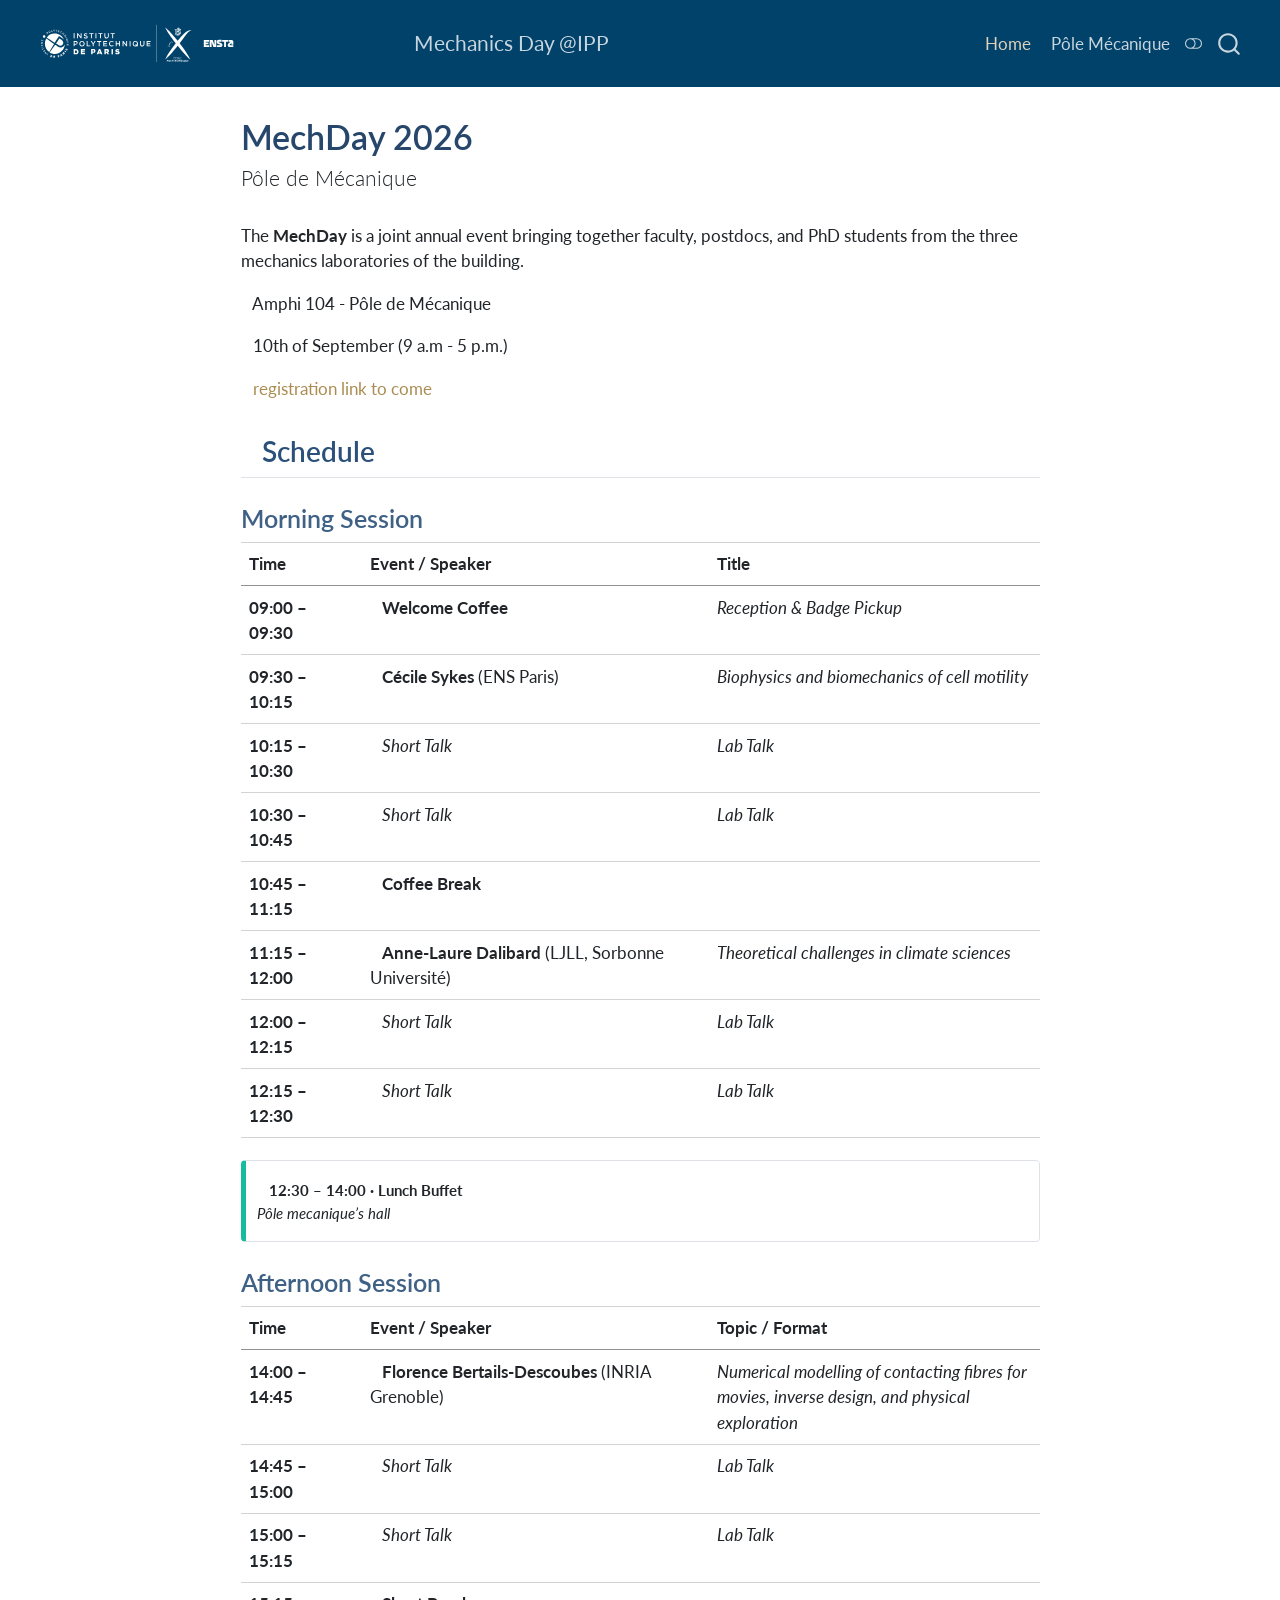
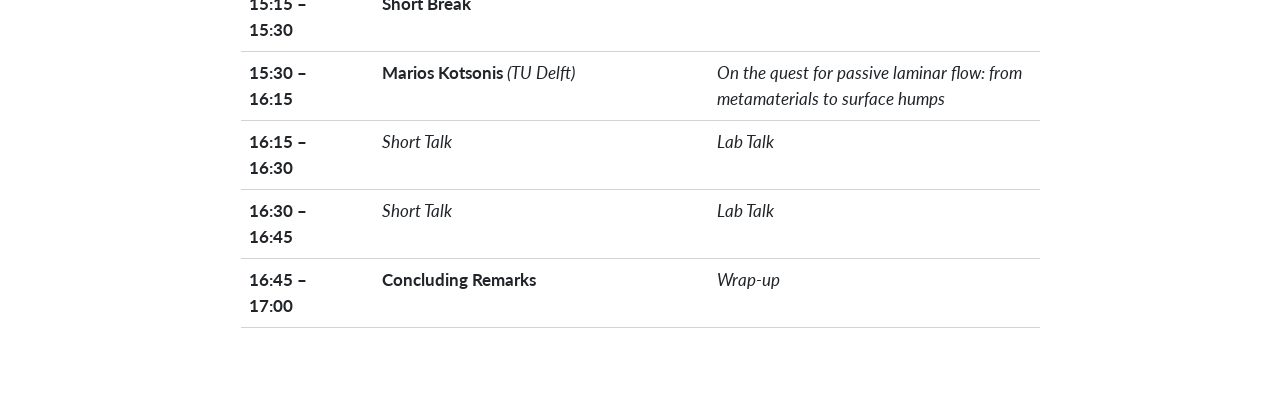
==== commit 6fd113e7: "Built site for gh-pages" ====
--- a/index.html
+++ b/index.html
@@ -2,7 +2,7 @@
 <html xmlns="http://www.w3.org/1999/xhtml" lang="en" xml:lang="en"><head>
 
 <meta charset="utf-8">
-<meta name="generator" content="quarto-1.9.36">
+<meta name="generator" content="quarto-1.10.18">
 
 <meta name="viewport" content="width=device-width, initial-scale=1.0, user-scalable=yes">
 
@@ -12,10 +12,13 @@
 /* Default styles provided by pandoc.
 ** See https://pandoc.org/MANUAL.html#variables-for-html for config info.
 */
-code{white-space: pre-wrap;}
 span.smallcaps{font-variant: small-caps;}
-div.columns{display: flex; gap: min(4vw, 1.5em);}
-div.column{flex: auto; overflow-x: auto;}
+div.columns{display: flex; gap: 1.5em;}
+div.column{flex: auto;}
+@media screen {
+div.columns{gap: min(4vw, 1.5em);}
+div.column{overflow-x: auto;}
+}
 div.hanging-indent{margin-left: 1.5em; text-indent: -1.5em;}
 ul.task-list{list-style: none;}
 ul.task-list li input[type="checkbox"] {
@@ -39,14 +42,14 @@
 <script src="site_libs/quarto-html/tippy.umd.min.js"></script>
 <script src="site_libs/quarto-html/anchor.min.js"></script>
 <link href="site_libs/quarto-html/tippy.css" rel="stylesheet">
-<link href="site_libs/quarto-html/quarto-syntax-highlighting-845c23b38eaddc0f92fda52bfe77a8c8.css" rel="stylesheet" class="quarto-color-scheme" id="quarto-text-highlighting-styles">
-<link href="site_libs/quarto-html/quarto-syntax-highlighting-dark-f418161beb48e0141c760e455f12af2c.css" rel="stylesheet" class="quarto-color-scheme quarto-color-alternate" id="quarto-text-highlighting-styles">
-<link href="site_libs/quarto-html/quarto-syntax-highlighting-845c23b38eaddc0f92fda52bfe77a8c8.css" rel="stylesheet" class="quarto-color-scheme-extra" id="quarto-text-highlighting-styles">
+<link href="site_libs/quarto-html/quarto-syntax-highlighting-64a204ab8560d761af7679ceaba22944.css" rel="stylesheet" class="quarto-color-scheme" id="quarto-text-highlighting-styles">
+<link href="site_libs/quarto-html/quarto-syntax-highlighting-dark-b85bc7c33db8c58e0ec93c3465666fed.css" rel="stylesheet" class="quarto-color-scheme quarto-color-alternate" id="quarto-text-highlighting-styles">
+<link href="site_libs/quarto-html/quarto-syntax-highlighting-64a204ab8560d761af7679ceaba22944.css" rel="stylesheet" class="quarto-color-scheme-extra" id="quarto-text-highlighting-styles">
 <script src="site_libs/bootstrap/bootstrap.min.js"></script>
 <link href="site_libs/bootstrap/bootstrap-icons.css" rel="stylesheet">
-<link href="site_libs/bootstrap/bootstrap-f2bfb10de40c89941cc281cc5d39ed7f.min.css" rel="stylesheet" append-hash="true" class="quarto-color-scheme" id="quarto-bootstrap" data-mode="light">
-<link href="site_libs/bootstrap/bootstrap-dark-7ebbe659d082f349c3aa43954edd7ad8.min.css" rel="stylesheet" append-hash="true" class="quarto-color-scheme quarto-color-alternate" id="quarto-bootstrap" data-mode="dark">
-<link href="site_libs/bootstrap/bootstrap-f2bfb10de40c89941cc281cc5d39ed7f.min.css" rel="stylesheet" append-hash="true" class="quarto-color-scheme-extra" id="quarto-bootstrap" data-mode="light">
+<link href="site_libs/bootstrap/bootstrap-278ef652321c197468782c18ae67ab83.min.css" rel="stylesheet" append-hash="true" class="quarto-color-scheme" id="quarto-bootstrap" data-mode="light">
+<link href="site_libs/bootstrap/bootstrap-dark-e5d7488e65c3ed41f7d67ed9a1ee99c6.min.css" rel="stylesheet" append-hash="true" class="quarto-color-scheme quarto-color-alternate" id="quarto-bootstrap" data-mode="dark">
+<link href="site_libs/bootstrap/bootstrap-278ef652321c197468782c18ae67ab83.min.css" rel="stylesheet" append-hash="true" class="quarto-color-scheme-extra" id="quarto-bootstrap" data-mode="light">
 <script src="site_libs/quarto-contrib/iconify-2.1.0/iconify-icon.min.js"></script>
 <script id="quarto-search-options" type="application/json">{
   "location": "navbar",
@@ -81,7 +84,7 @@
 <link rel="stylesheet" href="styles.css">
 </head>
 
-<body class="nav-fixed quarto-light"><script id="quarto-html-before-body" type="application/javascript">
+<body class="nav-fixed fullcontent quarto-light"><script id="quarto-html-before-body" type="application/javascript">
     const toggleBodyColorMode = (bsSheetEl) => {
       const mode = bsSheetEl.getAttribute("data-mode");
       const bodyEl = window.document.querySelector("body");
@@ -284,15 +287,7 @@
 <div id="quarto-content" class="quarto-container page-columns page-rows-contents page-layout-article page-navbar">
 <!-- sidebar -->
 <!-- margin-sidebar -->
-    <div id="quarto-margin-sidebar" class="sidebar margin-sidebar">
-        <nav id="TOC" role="doc-toc" class="toc-active">
-    <h2 id="toc-title">On this page</h2>
-   
-  <ul class="collapse">
-  <li><a href="#b58fc729-690b-4000-b19f-365a4093b2ff7b7b3c2069636f6e696679206661362d736f6c69643a636c6f636b203e7d7d-schedule" id="toc-b58fc729-690b-4000-b19f-365a4093b2ff7b7b3c2069636f6e696679206661362d736f6c69643a636c6f636b203e7d7d-schedule" class="nav-link active" data-scroll-target="#b58fc729-690b-4000-b19f-365a4093b2ff7b7b3c2069636f6e696679206661362d736f6c69643a636c6f636b203e7d7d-schedule"><iconify-icon role="img" inline="" icon="fa6-solid:clock" aria-label="Icon clock from fa6-solid Iconify.design set." title="Icon clock from fa6-solid Iconify.design set."></iconify-icon> &nbsp; Schedule</a></li>
-  </ul>
-</nav>
-    </div>
+    
 <!-- main -->
 <main class="content" id="quarto-document-content">
 
@@ -320,6 +315,7 @@
 <p>The <strong>MechDay</strong> is a joint annual event bringing together faculty, postdocs, and PhD students from the three mechanics laboratories of the building.</p>
 <p><iconify-icon role="img" inline="" icon="fa6-solid:location-dot" aria-label="Icon location-dot from fa6-solid Iconify.design set." title="Icon location-dot from fa6-solid Iconify.design set."></iconify-icon> &nbsp; Amphi 104 - Pôle de Mécanique</p>
 <p><iconify-icon role="img" inline="" icon="fa6-solid:calendar-days" aria-label="Icon calendar-days from fa6-solid Iconify.design set." title="Icon calendar-days from fa6-solid Iconify.design set."></iconify-icon> &nbsp; 10th of September (9 a.m - 5 p.m.)</p>
+<p><iconify-icon role="img" inline="" icon="fa6-solid:clipboard-days" aria-label="Icon clipboard-days from fa6-solid Iconify.design set." title="Icon clipboard-days from fa6-solid Iconify.design set."></iconify-icon> &nbsp; <a href="todo">registration link to come</a></p>
 <section id="b58fc729-690b-4000-b19f-365a4093b2ff7b7b3c2069636f6e696679206661362d736f6c69643a636c6f636b203e7d7d-schedule" class="level2">
 <h2 class="anchored" data-anchor-id="b58fc729-690b-4000-b19f-365a4093b2ff7b7b3c2069636f6e696679206661362d736f6c69643a636c6f636b203e7d7d-schedule"><iconify-icon role="img" inline="" icon="fa6-solid:clock" aria-label="Icon clock from fa6-solid Iconify.design set." title="Icon clock from fa6-solid Iconify.design set."></iconify-icon> &nbsp; Schedule</h2>
 <section id="morning-session" class="level3">
--- a/site_libs/quarto-html/quarto-syntax-highlighting-64a204ab8560d761af7679ceaba22944.css
+++ b/site_libs/quarto-html/quarto-syntax-highlighting-64a204ab8560d761af7679ceaba22944.css
@@ -0,0 +1,236 @@
+/* quarto syntax highlight colors */
+:root {
+  --quarto-hl-ot-color: #003B4F;
+  --quarto-hl-at-color: #657422;
+  --quarto-hl-ss-color: #20794D;
+  --quarto-hl-an-color: #5E5E5E;
+  --quarto-hl-fu-color: #4758AB;
+  --quarto-hl-st-color: #20794D;
+  --quarto-hl-cf-color: #003B4F;
+  --quarto-hl-op-color: #5E5E5E;
+  --quarto-hl-er-color: #AD0000;
+  --quarto-hl-bn-color: #AD0000;
+  --quarto-hl-al-color: #AD0000;
+  --quarto-hl-va-color: #111111;
+  --quarto-hl-bu-color: inherit;
+  --quarto-hl-ex-color: inherit;
+  --quarto-hl-pp-color: #AD0000;
+  --quarto-hl-in-color: #5E5E5E;
+  --quarto-hl-vs-color: #20794D;
+  --quarto-hl-wa-color: #5E5E5E;
+  --quarto-hl-do-color: #5E5E5E;
+  --quarto-hl-im-color: #00769E;
+  --quarto-hl-ch-color: #20794D;
+  --quarto-hl-dt-color: #AD0000;
+  --quarto-hl-fl-color: #AD0000;
+  --quarto-hl-co-color: #5E5E5E;
+  --quarto-hl-cv-color: #5E5E5E;
+  --quarto-hl-cn-color: #8f5902;
+  --quarto-hl-sc-color: #5E5E5E;
+  --quarto-hl-dv-color: #AD0000;
+  --quarto-hl-kw-color: #003B4F;
+}
+
+/* other quarto variables */
+:root {
+  --quarto-font-monospace: SFMono-Regular, Menlo, Monaco, Consolas, "Liberation Mono", "Courier New", monospace;
+}
+
+/* syntax highlight based on Pandoc's rules */
+pre > code.sourceCode > span {
+  color: #003B4F;
+}
+
+code.sourceCode > span {
+  color: #003B4F;
+}
+
+div.sourceCode,
+div.sourceCode pre.sourceCode {
+  color: #003B4F;
+}
+
+/* Normal */
+code span {
+  color: #003B4F;
+}
+
+/* Alert */
+code span.al {
+  color: #AD0000;
+  font-style: inherit;
+}
+
+/* Annotation */
+code span.an {
+  color: #5E5E5E;
+  font-style: inherit;
+}
+
+/* Attribute */
+code span.at {
+  color: #657422;
+  font-style: inherit;
+}
+
+/* BaseN */
+code span.bn {
+  color: #AD0000;
+  font-style: inherit;
+}
+
+/* BuiltIn */
+code span.bu {
+  font-style: inherit;
+}
+
+/* ControlFlow */
+code span.cf {
+  color: #003B4F;
+  font-weight: bold;
+  font-style: inherit;
+}
+
+/* Char */
+code span.ch {
+  color: #20794D;
+  font-style: inherit;
+}
+
+/* Constant */
+code span.cn {
+  color: #8f5902;
+  font-style: inherit;
+}
+
+/* Comment */
+code span.co {
+  color: #5E5E5E;
+  font-style: inherit;
+}
+
+/* CommentVar */
+code span.cv {
+  color: #5E5E5E;
+  font-style: italic;
+}
+
+/* Documentation */
+code span.do {
+  color: #5E5E5E;
+  font-style: italic;
+}
+
+/* DataType */
+code span.dt {
+  color: #AD0000;
+  font-style: inherit;
+}
+
+/* DecVal */
+code span.dv {
+  color: #AD0000;
+  font-style: inherit;
+}
+
+/* Error */
+code span.er {
+  color: #AD0000;
+  font-style: inherit;
+}
+
+/* Extension */
+code span.ex {
+  font-style: inherit;
+}
+
+/* Float */
+code span.fl {
+  color: #AD0000;
+  font-style: inherit;
+}
+
+/* Function */
+code span.fu {
+  color: #4758AB;
+  font-style: inherit;
+}
+
+/* Import */
+code span.im {
+  color: #00769E;
+  font-style: inherit;
+}
+
+/* Information */
+code span.in {
+  color: #5E5E5E;
+  font-style: inherit;
+}
+
+/* Keyword */
+code span.kw {
+  color: #003B4F;
+  font-weight: bold;
+  font-style: inherit;
+}
+
+/* Operator */
+code span.op {
+  color: #5E5E5E;
+  font-style: inherit;
+}
+
+/* Other */
+code span.ot {
+  color: #003B4F;
+  font-style: inherit;
+}
+
+/* Preprocessor */
+code span.pp {
+  color: #AD0000;
+  font-style: inherit;
+}
+
+/* SpecialChar */
+code span.sc {
+  color: #5E5E5E;
+  font-style: inherit;
+}
+
+/* SpecialString */
+code span.ss {
+  color: #20794D;
+  font-style: inherit;
+}
+
+/* String */
+code span.st {
+  color: #20794D;
+  font-style: inherit;
+}
+
+/* Variable */
+code span.va {
+  color: #111111;
+  font-style: inherit;
+}
+
+/* VerbatimString */
+code span.vs {
+  color: #20794D;
+  font-style: inherit;
+}
+
+/* Warning */
+code span.wa {
+  color: #5E5E5E;
+  font-style: italic;
+}
+
+.prevent-inlining {
+  content: "</";
+}
+
+/*# sourceMappingURL=9d8d5bb603a83b8298b89080a598c93b.css.map */
--- a/site_libs/quarto-html/quarto-syntax-highlighting-dark-b85bc7c33db8c58e0ec93c3465666fed.css
+++ b/site_libs/quarto-html/quarto-syntax-highlighting-dark-b85bc7c33db8c58e0ec93c3465666fed.css
@@ -0,0 +1,219 @@
+/* quarto syntax highlight colors */
+:root {
+  --quarto-hl-al-color: #f07178;
+  --quarto-hl-an-color: #d4d0ab;
+  --quarto-hl-at-color: #00e0e0;
+  --quarto-hl-bn-color: #d4d0ab;
+  --quarto-hl-bu-color: #abe338;
+  --quarto-hl-ch-color: #abe338;
+  --quarto-hl-co-color: #f8f8f2;
+  --quarto-hl-cv-color: #ffd700;
+  --quarto-hl-cn-color: #ffd700;
+  --quarto-hl-cf-color: #ffa07a;
+  --quarto-hl-dt-color: #ffa07a;
+  --quarto-hl-dv-color: #d4d0ab;
+  --quarto-hl-do-color: #f8f8f2;
+  --quarto-hl-er-color: #f07178;
+  --quarto-hl-ex-color: #00e0e0;
+  --quarto-hl-fl-color: #d4d0ab;
+  --quarto-hl-fu-color: #ffa07a;
+  --quarto-hl-im-color: #abe338;
+  --quarto-hl-in-color: #d4d0ab;
+  --quarto-hl-kw-color: #ffa07a;
+  --quarto-hl-op-color: #ffa07a;
+  --quarto-hl-ot-color: #00e0e0;
+  --quarto-hl-pp-color: #dcc6e0;
+  --quarto-hl-re-color: #00e0e0;
+  --quarto-hl-sc-color: #abe338;
+  --quarto-hl-ss-color: #abe338;
+  --quarto-hl-st-color: #abe338;
+  --quarto-hl-va-color: #00e0e0;
+  --quarto-hl-vs-color: #abe338;
+  --quarto-hl-wa-color: #dcc6e0;
+}
+
+/* other quarto variables */
+:root {
+  --quarto-font-monospace: SFMono-Regular, Menlo, Monaco, Consolas, "Liberation Mono", "Courier New", monospace;
+}
+
+/* syntax highlight based on Pandoc's rules */
+pre > code.sourceCode > span {
+  color: #f8f8f2;
+}
+
+code.sourceCode > span {
+  color: #f8f8f2;
+}
+
+div.sourceCode,
+div.sourceCode pre.sourceCode {
+  color: #f8f8f2;
+}
+
+/* Normal */
+code span {
+  color: #f8f8f2;
+}
+
+/* Alert */
+code span.al {
+  color: #f07178;
+}
+
+/* Annotation */
+code span.an {
+  color: #d4d0ab;
+}
+
+/* Attribute */
+code span.at {
+  color: #00e0e0;
+}
+
+/* BaseN */
+code span.bn {
+  color: #d4d0ab;
+}
+
+/* BuiltIn */
+code span.bu {
+  color: #abe338;
+}
+
+/* ControlFlow */
+code span.cf {
+  font-weight: bold;
+  color: #ffa07a;
+}
+
+/* Char */
+code span.ch {
+  color: #abe338;
+}
+
+/* Constant */
+code span.cn {
+  color: #ffd700;
+}
+
+/* Comment */
+code span.co {
+  font-style: italic;
+  color: #f8f8f2;
+}
+
+/* CommentVar */
+code span.cv {
+  color: #ffd700;
+}
+
+/* Documentation */
+code span.do {
+  color: #f8f8f2;
+}
+
+/* DataType */
+code span.dt {
+  color: #ffa07a;
+}
+
+/* DecVal */
+code span.dv {
+  color: #d4d0ab;
+}
+
+/* Error */
+code span.er {
+  color: #f07178;
+  text-decoration: underline;
+}
+
+/* Extension */
+code span.ex {
+  font-weight: bold;
+  color: #00e0e0;
+}
+
+/* Float */
+code span.fl {
+  color: #d4d0ab;
+}
+
+/* Function */
+code span.fu {
+  color: #ffa07a;
+}
+
+/* Import */
+code span.im {
+  color: #abe338;
+}
+
+/* Information */
+code span.in {
+  color: #d4d0ab;
+}
+
+/* Keyword */
+code span.kw {
+  font-weight: bold;
+  color: #ffa07a;
+}
+
+/* Operator */
+code span.op {
+  color: #ffa07a;
+}
+
+/* Other */
+code span.ot {
+  color: #00e0e0;
+}
+
+/* Preprocessor */
+code span.pp {
+  color: #dcc6e0;
+}
+
+/* RegionMarker */
+code span.re {
+  background-color: #f8f8f2;
+  color: #00e0e0;
+}
+
+/* SpecialChar */
+code span.sc {
+  color: #abe338;
+}
+
+/* SpecialString */
+code span.ss {
+  color: #abe338;
+}
+
+/* String */
+code span.st {
+  color: #abe338;
+}
+
+/* Variable */
+code span.va {
+  color: #00e0e0;
+}
+
+/* VerbatimString */
+code span.vs {
+  color: #abe338;
+}
+
+/* Warning */
+code span.wa {
+  color: #dcc6e0;
+}
+
+.prevent-inlining {
+  content: "</";
+}
+
+/*# sourceMappingURL=4ed8f1090dec6531da29ab00902aa718.css.map */
--- a/site_libs/quarto-html/quarto-syntax-highlighting-64a204ab8560d761af7679ceaba22944.css
+++ b/site_libs/quarto-html/quarto-syntax-highlighting-64a204ab8560d761af7679ceaba22944.css
@@ -0,0 +1,236 @@
+/* quarto syntax highlight colors */
+:root {
+  --quarto-hl-ot-color: #003B4F;
+  --quarto-hl-at-color: #657422;
+  --quarto-hl-ss-color: #20794D;
+  --quarto-hl-an-color: #5E5E5E;
+  --quarto-hl-fu-color: #4758AB;
+  --quarto-hl-st-color: #20794D;
+  --quarto-hl-cf-color: #003B4F;
+  --quarto-hl-op-color: #5E5E5E;
+  --quarto-hl-er-color: #AD0000;
+  --quarto-hl-bn-color: #AD0000;
+  --quarto-hl-al-color: #AD0000;
+  --quarto-hl-va-color: #111111;
+  --quarto-hl-bu-color: inherit;
+  --quarto-hl-ex-color: inherit;
+  --quarto-hl-pp-color: #AD0000;
+  --quarto-hl-in-color: #5E5E5E;
+  --quarto-hl-vs-color: #20794D;
+  --quarto-hl-wa-color: #5E5E5E;
+  --quarto-hl-do-color: #5E5E5E;
+  --quarto-hl-im-color: #00769E;
+  --quarto-hl-ch-color: #20794D;
+  --quarto-hl-dt-color: #AD0000;
+  --quarto-hl-fl-color: #AD0000;
+  --quarto-hl-co-color: #5E5E5E;
+  --quarto-hl-cv-color: #5E5E5E;
+  --quarto-hl-cn-color: #8f5902;
+  --quarto-hl-sc-color: #5E5E5E;
+  --quarto-hl-dv-color: #AD0000;
+  --quarto-hl-kw-color: #003B4F;
+}
+
+/* other quarto variables */
+:root {
+  --quarto-font-monospace: SFMono-Regular, Menlo, Monaco, Consolas, "Liberation Mono", "Courier New", monospace;
+}
+
+/* syntax highlight based on Pandoc's rules */
+pre > code.sourceCode > span {
+  color: #003B4F;
+}
+
+code.sourceCode > span {
+  color: #003B4F;
+}
+
+div.sourceCode,
+div.sourceCode pre.sourceCode {
+  color: #003B4F;
+}
+
+/* Normal */
+code span {
+  color: #003B4F;
+}
+
+/* Alert */
+code span.al {
+  color: #AD0000;
+  font-style: inherit;
+}
+
+/* Annotation */
+code span.an {
+  color: #5E5E5E;
+  font-style: inherit;
+}
+
+/* Attribute */
+code span.at {
+  color: #657422;
+  font-style: inherit;
+}
+
+/* BaseN */
+code span.bn {
+  color: #AD0000;
+  font-style: inherit;
+}
+
+/* BuiltIn */
+code span.bu {
+  font-style: inherit;
+}
+
+/* ControlFlow */
+code span.cf {
+  color: #003B4F;
+  font-weight: bold;
+  font-style: inherit;
+}
+
+/* Char */
+code span.ch {
+  color: #20794D;
+  font-style: inherit;
+}
+
+/* Constant */
+code span.cn {
+  color: #8f5902;
+  font-style: inherit;
+}
+
+/* Comment */
+code span.co {
+  color: #5E5E5E;
+  font-style: inherit;
+}
+
+/* CommentVar */
+code span.cv {
+  color: #5E5E5E;
+  font-style: italic;
+}
+
+/* Documentation */
+code span.do {
+  color: #5E5E5E;
+  font-style: italic;
+}
+
+/* DataType */
+code span.dt {
+  color: #AD0000;
+  font-style: inherit;
+}
+
+/* DecVal */
+code span.dv {
+  color: #AD0000;
+  font-style: inherit;
+}
+
+/* Error */
+code span.er {
+  color: #AD0000;
+  font-style: inherit;
+}
+
+/* Extension */
+code span.ex {
+  font-style: inherit;
+}
+
+/* Float */
+code span.fl {
+  color: #AD0000;
+  font-style: inherit;
+}
+
+/* Function */
+code span.fu {
+  color: #4758AB;
+  font-style: inherit;
+}
+
+/* Import */
+code span.im {
+  color: #00769E;
+  font-style: inherit;
+}
+
+/* Information */
+code span.in {
+  color: #5E5E5E;
+  font-style: inherit;
+}
+
+/* Keyword */
+code span.kw {
+  color: #003B4F;
+  font-weight: bold;
+  font-style: inherit;
+}
+
+/* Operator */
+code span.op {
+  color: #5E5E5E;
+  font-style: inherit;
+}
+
+/* Other */
+code span.ot {
+  color: #003B4F;
+  font-style: inherit;
+}
+
+/* Preprocessor */
+code span.pp {
+  color: #AD0000;
+  font-style: inherit;
+}
+
+/* SpecialChar */
+code span.sc {
+  color: #5E5E5E;
+  font-style: inherit;
+}
+
+/* SpecialString */
+code span.ss {
+  color: #20794D;
+  font-style: inherit;
+}
+
+/* String */
+code span.st {
+  color: #20794D;
+  font-style: inherit;
+}
+
+/* Variable */
+code span.va {
+  color: #111111;
+  font-style: inherit;
+}
+
+/* VerbatimString */
+code span.vs {
+  color: #20794D;
+  font-style: inherit;
+}
+
+/* Warning */
+code span.wa {
+  color: #5E5E5E;
+  font-style: italic;
+}
+
+.prevent-inlining {
+  content: "</";
+}
+
+/*# sourceMappingURL=9d8d5bb603a83b8298b89080a598c93b.css.map */
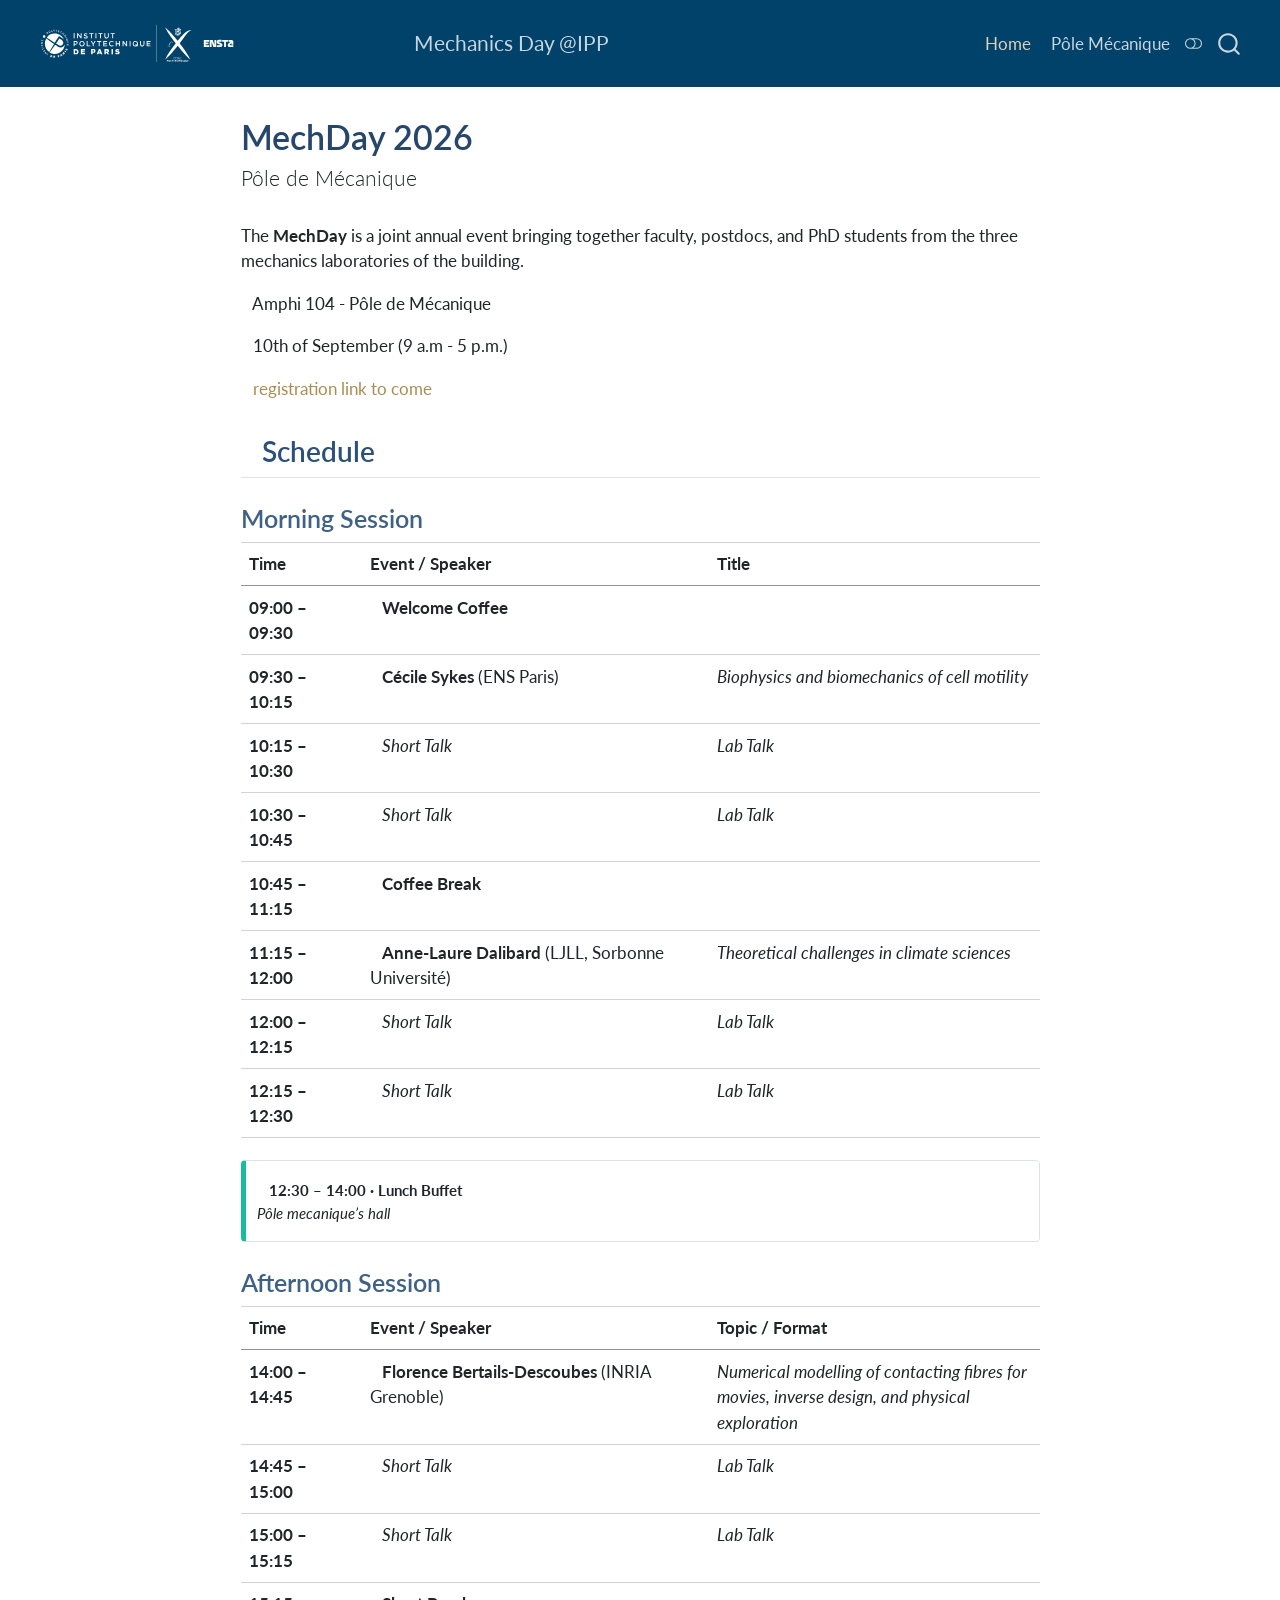
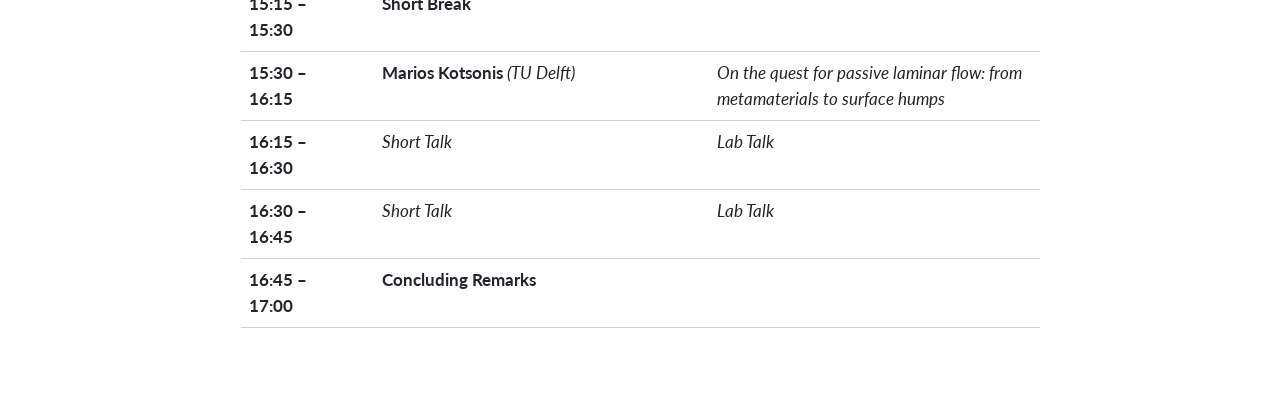
==== commit 29a7f22d: "Built site for gh-pages" ====
--- a/index.html
+++ b/index.html
@@ -315,7 +315,7 @@
 <p>The <strong>MechDay</strong> is a joint annual event bringing together faculty, postdocs, and PhD students from the three mechanics laboratories of the building.</p>
 <p><iconify-icon role="img" inline="" icon="fa6-solid:location-dot" aria-label="Icon location-dot from fa6-solid Iconify.design set." title="Icon location-dot from fa6-solid Iconify.design set."></iconify-icon> &nbsp; Amphi 104 - Pôle de Mécanique</p>
 <p><iconify-icon role="img" inline="" icon="fa6-solid:calendar-days" aria-label="Icon calendar-days from fa6-solid Iconify.design set." title="Icon calendar-days from fa6-solid Iconify.design set."></iconify-icon> &nbsp; 10th of September (9 a.m - 5 p.m.)</p>
-<p><iconify-icon role="img" inline="" icon="fa6-solid:clipboard-days" aria-label="Icon clipboard-days from fa6-solid Iconify.design set." title="Icon clipboard-days from fa6-solid Iconify.design set."></iconify-icon> &nbsp; <a href="todo">registration link to come</a></p>
+<p><iconify-icon role="img" inline="" icon="fa6-solid:clipboard" aria-label="Icon clipboard from fa6-solid Iconify.design set." title="Icon clipboard from fa6-solid Iconify.design set."></iconify-icon> &nbsp; <a href="todo">registration link to come</a></p>
 <section id="b58fc729-690b-4000-b19f-365a4093b2ff7b7b3c2069636f6e696679206661362d736f6c69643a636c6f636b203e7d7d-schedule" class="level2">
 <h2 class="anchored" data-anchor-id="b58fc729-690b-4000-b19f-365a4093b2ff7b7b3c2069636f6e696679206661362d736f6c69643a636c6f636b203e7d7d-schedule"><iconify-icon role="img" inline="" icon="fa6-solid:clock" aria-label="Icon clock from fa6-solid Iconify.design set." title="Icon clock from fa6-solid Iconify.design set."></iconify-icon> &nbsp; Schedule</h2>
 <section id="morning-session" class="level3">
@@ -337,7 +337,7 @@
 <tr class="odd">
 <td style="text-align: left;"><strong>09:00 – 09:30</strong></td>
 <td style="text-align: left;"><iconify-icon role="img" inline="" icon="fa6-solid:mug-hot" aria-label="Icon mug-hot from fa6-solid Iconify.design set." title="Icon mug-hot from fa6-solid Iconify.design set."></iconify-icon> &nbsp; <strong>Welcome Coffee</strong></td>
-<td style="text-align: left;"><em>Reception &amp; Badge Pickup</em></td>
+<td style="text-align: left;"></td>
 </tr>
 <tr class="even">
 <td style="text-align: left;"><strong>09:30 – 10:15</strong></td>
@@ -442,7 +442,7 @@
 <tr class="even">
 <td style="text-align: left;"><strong>16:45 – 17:00</strong></td>
 <td style="text-align: left;"><iconify-icon role="img" inline="" icon="fa6-solid:flag-checkered" aria-label="Icon flag-checkered from fa6-solid Iconify.design set." title="Icon flag-checkered from fa6-solid Iconify.design set."></iconify-icon> &nbsp; <strong>Concluding Remarks</strong></td>
-<td style="text-align: left;"><em>Wrap-up</em></td>
+<td style="text-align: left;"></td>
 </tr>
 </tbody>
 </table>
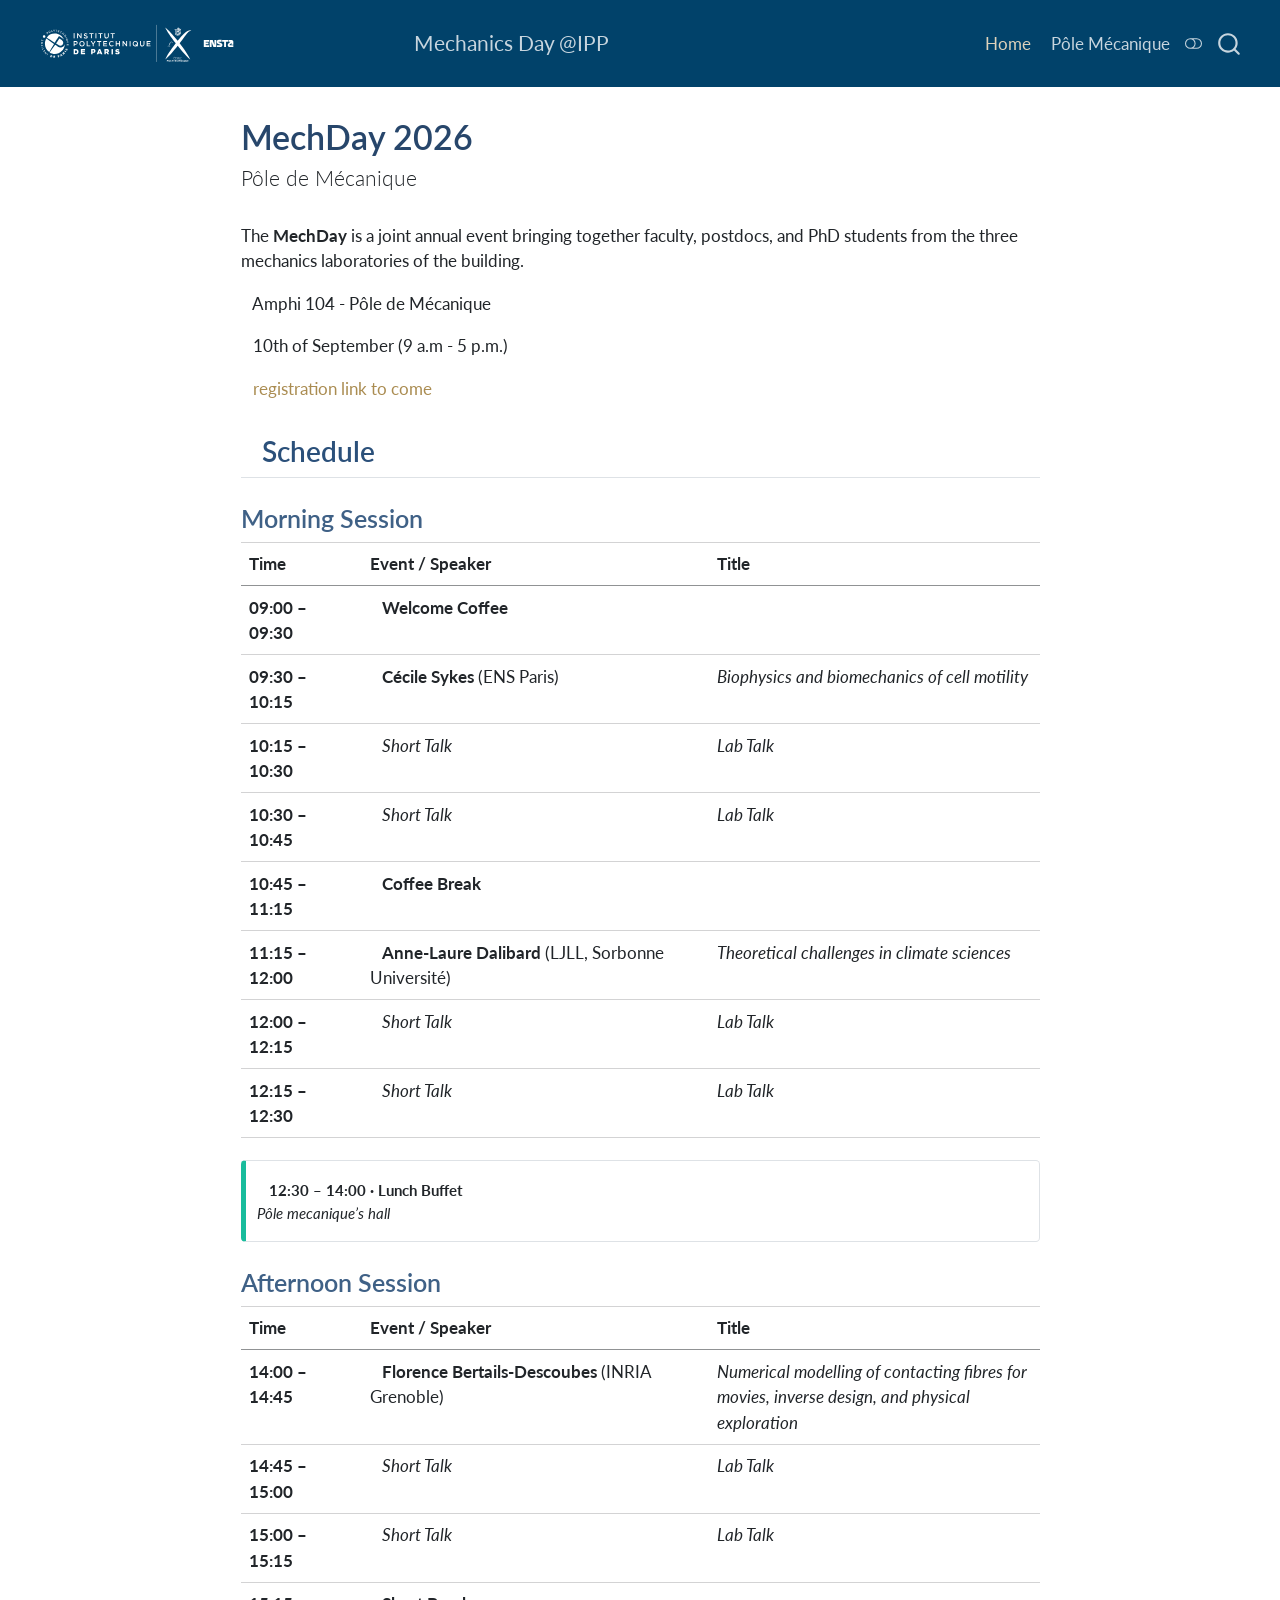
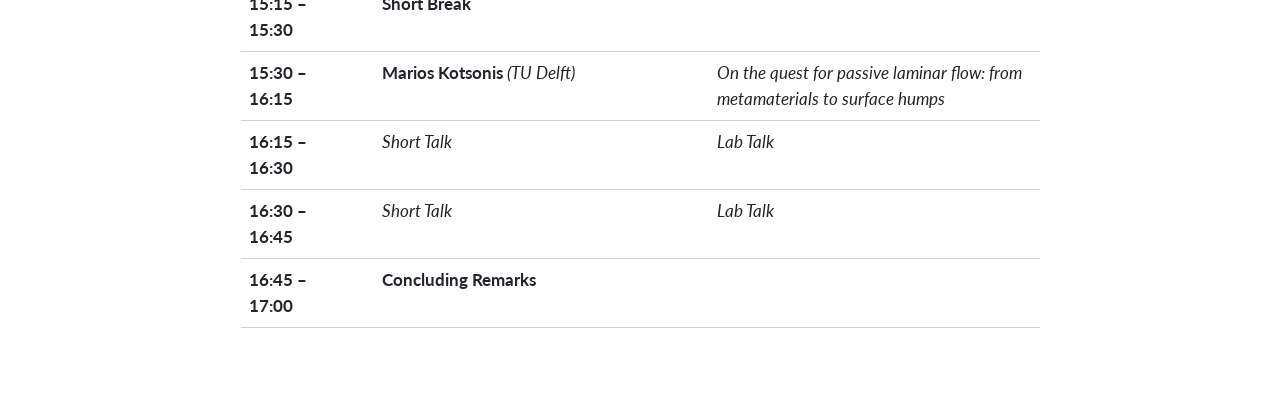
==== commit 870e248d: "Built site for gh-pages" ====
--- a/index.html
+++ b/index.html
@@ -400,7 +400,7 @@
 <tr class="header">
 <th style="text-align: left;">Time</th>
 <th style="text-align: left;">Event / Speaker</th>
-<th style="text-align: left;">Topic / Format</th>
+<th style="text-align: left;">Title</th>
 </tr>
 </thead>
 <tbody>
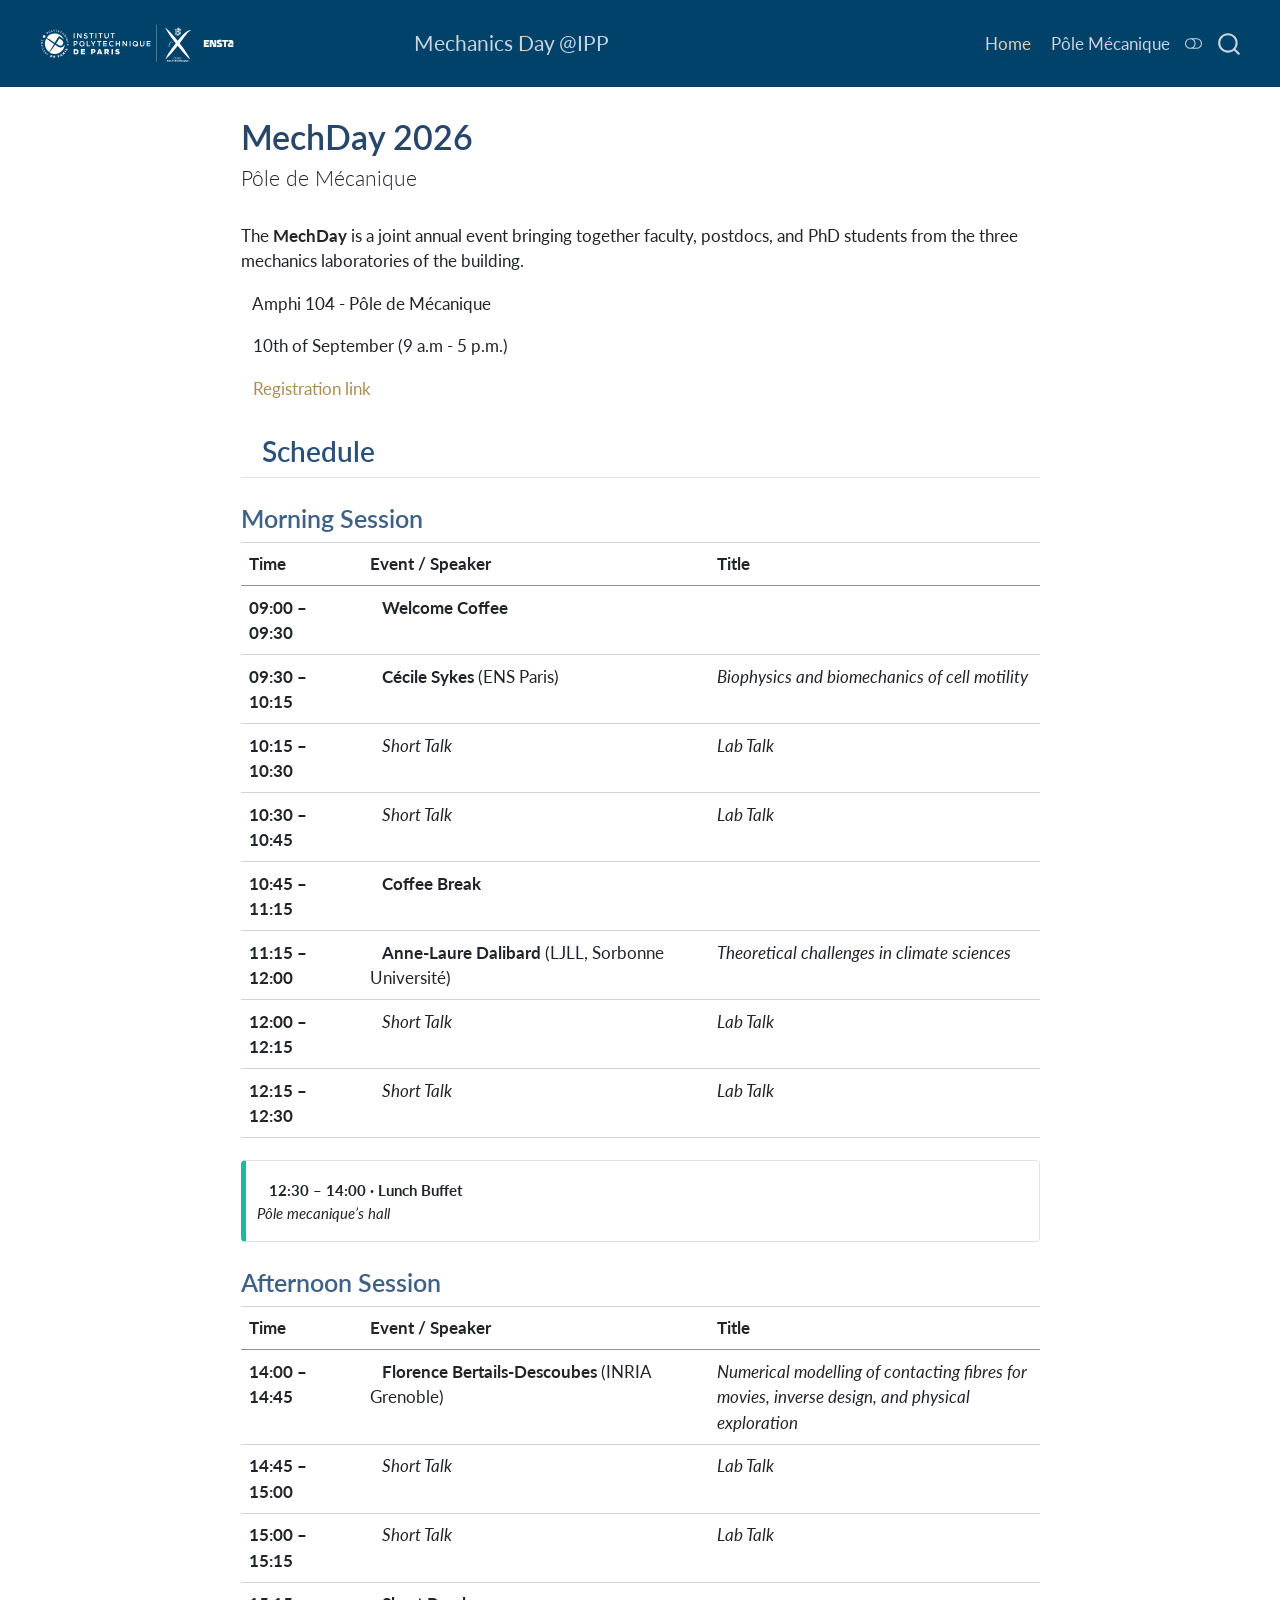
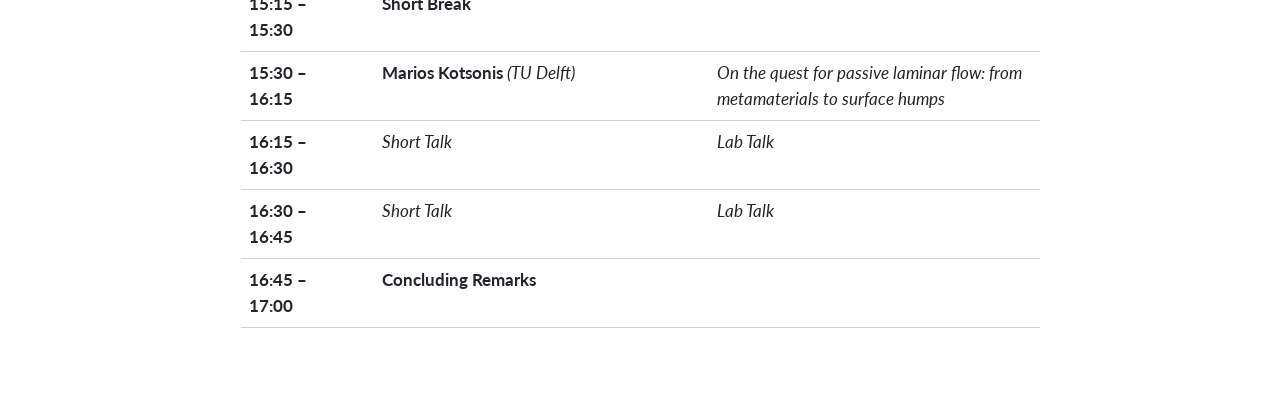
==== commit 96405c72: "Built site for gh-pages" ====
--- a/index.html
+++ b/index.html
@@ -315,7 +315,7 @@
 <p>The <strong>MechDay</strong> is a joint annual event bringing together faculty, postdocs, and PhD students from the three mechanics laboratories of the building.</p>
 <p><iconify-icon role="img" inline="" icon="fa6-solid:location-dot" aria-label="Icon location-dot from fa6-solid Iconify.design set." title="Icon location-dot from fa6-solid Iconify.design set."></iconify-icon> &nbsp; Amphi 104 - Pôle de Mécanique</p>
 <p><iconify-icon role="img" inline="" icon="fa6-solid:calendar-days" aria-label="Icon calendar-days from fa6-solid Iconify.design set." title="Icon calendar-days from fa6-solid Iconify.design set."></iconify-icon> &nbsp; 10th of September (9 a.m - 5 p.m.)</p>
-<p><iconify-icon role="img" inline="" icon="fa6-solid:clipboard" aria-label="Icon clipboard from fa6-solid Iconify.design set." title="Icon clipboard from fa6-solid Iconify.design set."></iconify-icon> &nbsp; <a href="todo">registration link to come</a></p>
+<p><iconify-icon role="img" inline="" icon="fa6-solid:clipboard" aria-label="Icon clipboard from fa6-solid Iconify.design set." title="Icon clipboard from fa6-solid Iconify.design set."></iconify-icon> &nbsp; <a href="https://evento.renater.fr/survey/m-day-ip-paris-l3ulghiu">Registration link</a></p>
 <section id="b58fc729-690b-4000-b19f-365a4093b2ff7b7b3c2069636f6e696679206661362d736f6c69643a636c6f636b203e7d7d-schedule" class="level2">
 <h2 class="anchored" data-anchor-id="b58fc729-690b-4000-b19f-365a4093b2ff7b7b3c2069636f6e696679206661362d736f6c69643a636c6f636b203e7d7d-schedule"><iconify-icon role="img" inline="" icon="fa6-solid:clock" aria-label="Icon clock from fa6-solid Iconify.design set." title="Icon clock from fa6-solid Iconify.design set."></iconify-icon> &nbsp; Schedule</h2>
 <section id="morning-session" class="level3">
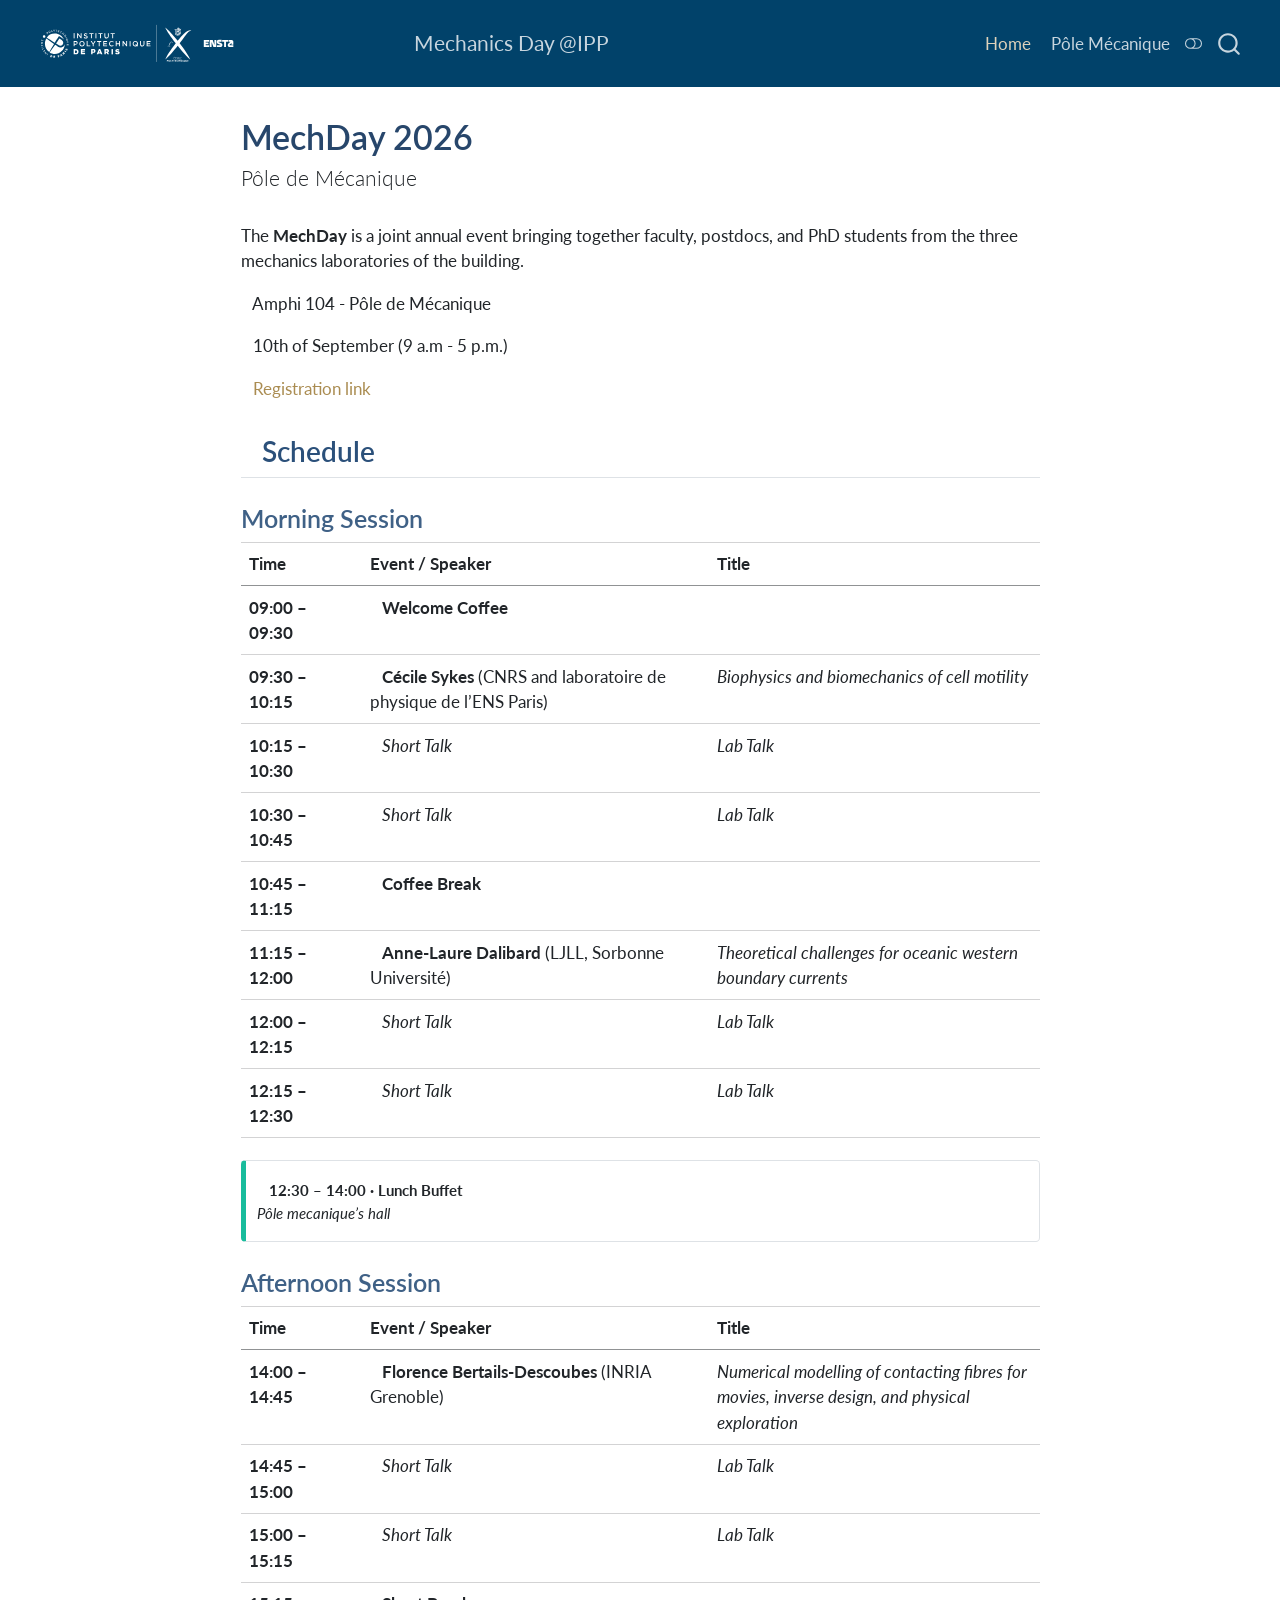
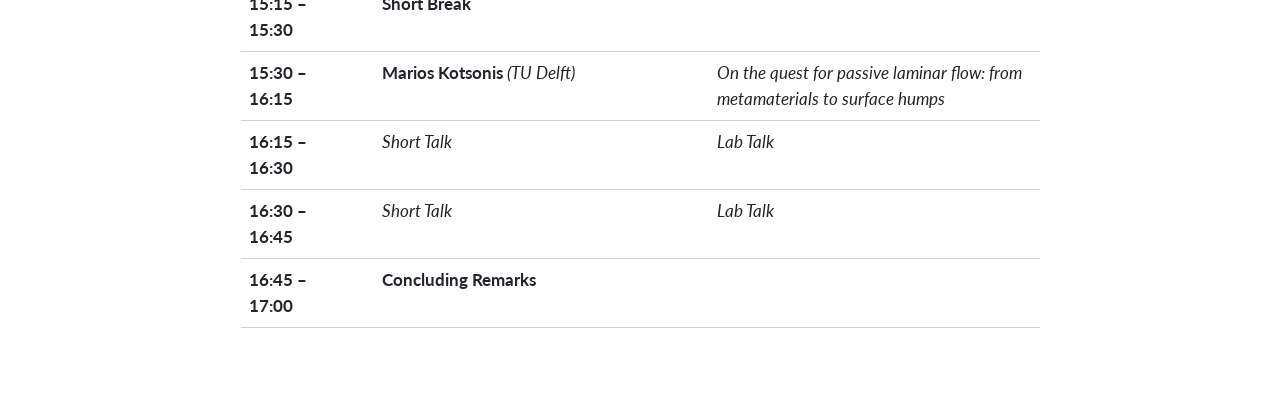
==== commit 9f9225b0: "Built site for gh-pages" ====
--- a/index.html
+++ b/index.html
@@ -341,7 +341,7 @@
 </tr>
 <tr class="even">
 <td style="text-align: left;"><strong>09:30 – 10:15</strong></td>
-<td style="text-align: left;"><iconify-icon role="img" inline="" icon="fa6-solid:person-chalkboard" aria-label="Icon person-chalkboard from fa6-solid Iconify.design set." title="Icon person-chalkboard from fa6-solid Iconify.design set."></iconify-icon> &nbsp; <strong>Cécile Sykes</strong> (ENS Paris)</td>
+<td style="text-align: left;"><iconify-icon role="img" inline="" icon="fa6-solid:person-chalkboard" aria-label="Icon person-chalkboard from fa6-solid Iconify.design set." title="Icon person-chalkboard from fa6-solid Iconify.design set."></iconify-icon> &nbsp; <strong>Cécile Sykes</strong> (CNRS and laboratoire de physique de l’ENS Paris)</td>
 <td style="text-align: left;"><em>Biophysics and biomechanics of cell motility</em></td>
 </tr>
 <tr class="odd">
@@ -362,7 +362,7 @@
 <tr class="even">
 <td style="text-align: left;"><strong>11:15 – 12:00</strong></td>
 <td style="text-align: left;"><iconify-icon role="img" inline="" icon="fa6-solid:person-chalkboard" aria-label="Icon person-chalkboard from fa6-solid Iconify.design set." title="Icon person-chalkboard from fa6-solid Iconify.design set."></iconify-icon> &nbsp; <strong>Anne-Laure Dalibard</strong> (LJLL, Sorbonne Université)</td>
-<td style="text-align: left;"><em>Theoretical challenges in climate sciences</em></td>
+<td style="text-align: left;"><em>Theoretical challenges for oceanic western boundary currents</em></td>
 </tr>
 <tr class="odd">
 <td style="text-align: left;"><strong>12:00 – 12:15</strong></td>
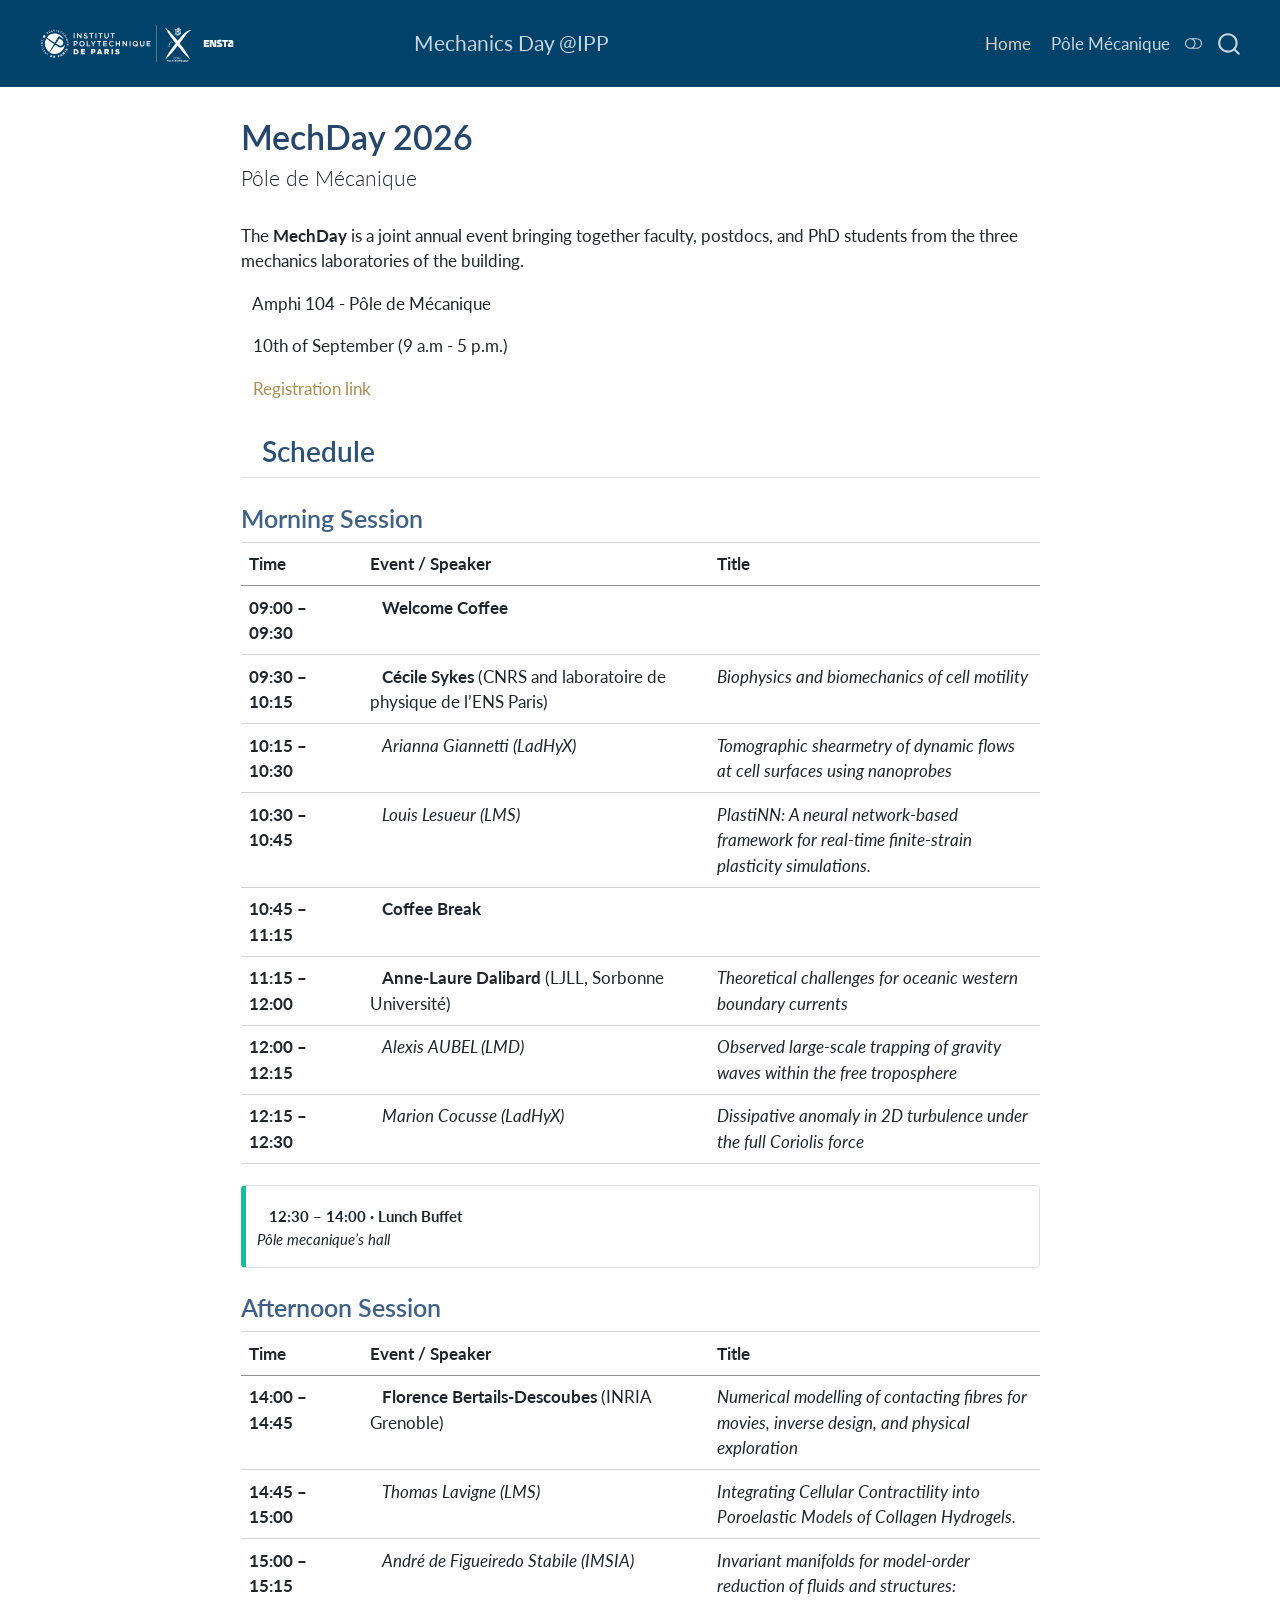
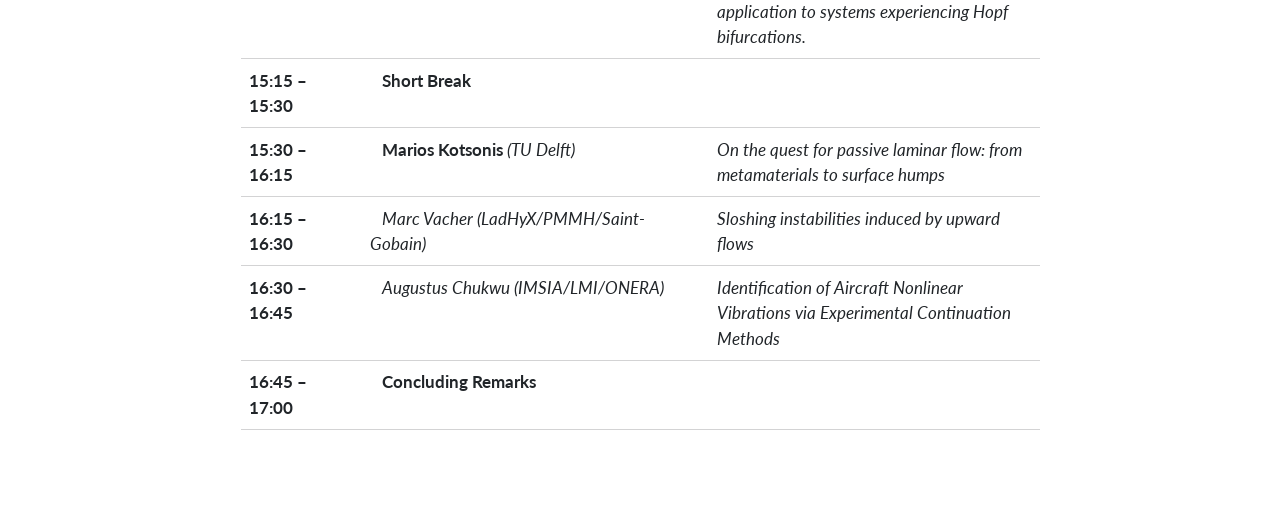
==== commit b728a543: "Built site for gh-pages" ====
--- a/index.html
+++ b/index.html
@@ -346,13 +346,13 @@
 </tr>
 <tr class="odd">
 <td style="text-align: left;"><strong>10:15 – 10:30</strong></td>
-<td style="text-align: left;"><iconify-icon role="img" inline="" icon="fa6-solid:microphone" aria-label="Icon microphone from fa6-solid Iconify.design set." title="Icon microphone from fa6-solid Iconify.design set."></iconify-icon> &nbsp; <em>Short Talk</em></td>
-<td style="text-align: left;"><em>Lab Talk</em></td>
+<td style="text-align: left;"><iconify-icon role="img" inline="" icon="fa6-solid:microphone" aria-label="Icon microphone from fa6-solid Iconify.design set." title="Icon microphone from fa6-solid Iconify.design set."></iconify-icon> &nbsp; <em>Arianna Giannetti (LadHyX)</em></td>
+<td style="text-align: left;"><em>Tomographic shearmetry of dynamic flows at cell surfaces using nanoprobes</em></td>
 </tr>
 <tr class="even">
 <td style="text-align: left;"><strong>10:30 – 10:45</strong></td>
-<td style="text-align: left;"><iconify-icon role="img" inline="" icon="fa6-solid:microphone" aria-label="Icon microphone from fa6-solid Iconify.design set." title="Icon microphone from fa6-solid Iconify.design set."></iconify-icon> &nbsp; <em>Short Talk</em></td>
-<td style="text-align: left;"><em>Lab Talk</em></td>
+<td style="text-align: left;"><iconify-icon role="img" inline="" icon="fa6-solid:microphone" aria-label="Icon microphone from fa6-solid Iconify.design set." title="Icon microphone from fa6-solid Iconify.design set."></iconify-icon> &nbsp; <em>Louis Lesueur (LMS)</em></td>
+<td style="text-align: left;"><em>PlastiNN: A neural network-based framework for real-time finite-strain plasticity simulations.</em></td>
 </tr>
 <tr class="odd">
 <td style="text-align: left;"><strong>10:45 – 11:15</strong></td>
@@ -366,13 +366,13 @@
 </tr>
 <tr class="odd">
 <td style="text-align: left;"><strong>12:00 – 12:15</strong></td>
-<td style="text-align: left;"><iconify-icon role="img" inline="" icon="fa6-solid:microphone" aria-label="Icon microphone from fa6-solid Iconify.design set." title="Icon microphone from fa6-solid Iconify.design set."></iconify-icon> &nbsp; <em>Short Talk</em></td>
-<td style="text-align: left;"><em>Lab Talk</em></td>
+<td style="text-align: left;"><iconify-icon role="img" inline="" icon="fa6-solid:microphone" aria-label="Icon microphone from fa6-solid Iconify.design set." title="Icon microphone from fa6-solid Iconify.design set."></iconify-icon> &nbsp; <em>Alexis AUBEL (LMD)</em></td>
+<td style="text-align: left;"><em>Observed large-scale trapping of gravity waves within the free troposphere</em></td>
 </tr>
 <tr class="even">
 <td style="text-align: left;"><strong>12:15 – 12:30</strong></td>
-<td style="text-align: left;"><iconify-icon role="img" inline="" icon="fa6-solid:microphone" aria-label="Icon microphone from fa6-solid Iconify.design set." title="Icon microphone from fa6-solid Iconify.design set."></iconify-icon> &nbsp; <em>Short Talk</em></td>
-<td style="text-align: left;"><em>Lab Talk</em></td>
+<td style="text-align: left;"><iconify-icon role="img" inline="" icon="fa6-solid:microphone" aria-label="Icon microphone from fa6-solid Iconify.design set." title="Icon microphone from fa6-solid Iconify.design set."></iconify-icon> &nbsp; <em>Marion Cocusse (LadHyX)</em></td>
+<td style="text-align: left;"><em>Dissipative anomaly in 2D turbulence under the full Coriolis force</em></td>
 </tr>
 </tbody>
 </table>
@@ -411,13 +411,13 @@
 </tr>
 <tr class="even">
 <td style="text-align: left;"><strong>14:45 – 15:00</strong></td>
-<td style="text-align: left;"><iconify-icon role="img" inline="" icon="fa6-solid:microphone" aria-label="Icon microphone from fa6-solid Iconify.design set." title="Icon microphone from fa6-solid Iconify.design set."></iconify-icon> &nbsp; <em>Short Talk</em></td>
-<td style="text-align: left;"><em>Lab Talk</em></td>
+<td style="text-align: left;"><iconify-icon role="img" inline="" icon="fa6-solid:microphone" aria-label="Icon microphone from fa6-solid Iconify.design set." title="Icon microphone from fa6-solid Iconify.design set."></iconify-icon> &nbsp; <em>Thomas Lavigne (LMS)</em></td>
+<td style="text-align: left;"><em>Integrating Cellular Contractility into Poroelastic Models of Collagen Hydrogels.</em></td>
 </tr>
 <tr class="odd">
 <td style="text-align: left;"><strong>15:00 – 15:15</strong></td>
-<td style="text-align: left;"><iconify-icon role="img" inline="" icon="fa6-solid:microphone" aria-label="Icon microphone from fa6-solid Iconify.design set." title="Icon microphone from fa6-solid Iconify.design set."></iconify-icon> &nbsp; <em>Short Talk</em></td>
-<td style="text-align: left;"><em>Lab Talk</em></td>
+<td style="text-align: left;"><iconify-icon role="img" inline="" icon="fa6-solid:microphone" aria-label="Icon microphone from fa6-solid Iconify.design set." title="Icon microphone from fa6-solid Iconify.design set."></iconify-icon> &nbsp; <em>André de Figueiredo Stabile (IMSIA)</em></td>
+<td style="text-align: left;"><em>Invariant manifolds for model-order reduction of fluids and structures: application to systems experiencing Hopf bifurcations.</em></td>
 </tr>
 <tr class="even">
 <td style="text-align: left;"><strong>15:15 – 15:30</strong></td>
@@ -431,13 +431,13 @@
 </tr>
 <tr class="even">
 <td style="text-align: left;"><strong>16:15 – 16:30</strong></td>
-<td style="text-align: left;"><iconify-icon role="img" inline="" icon="fa6-solid:microphone" aria-label="Icon microphone from fa6-solid Iconify.design set." title="Icon microphone from fa6-solid Iconify.design set."></iconify-icon> &nbsp; <em>Short Talk</em></td>
-<td style="text-align: left;"><em>Lab Talk</em></td>
+<td style="text-align: left;"><iconify-icon role="img" inline="" icon="fa6-solid:microphone" aria-label="Icon microphone from fa6-solid Iconify.design set." title="Icon microphone from fa6-solid Iconify.design set."></iconify-icon> &nbsp; <em>Marc Vacher (LadHyX/PMMH/Saint-Gobain)</em></td>
+<td style="text-align: left;"><em>Sloshing instabilities induced by upward flows</em></td>
 </tr>
 <tr class="odd">
 <td style="text-align: left;"><strong>16:30 – 16:45</strong></td>
-<td style="text-align: left;"><iconify-icon role="img" inline="" icon="fa6-solid:microphone" aria-label="Icon microphone from fa6-solid Iconify.design set." title="Icon microphone from fa6-solid Iconify.design set."></iconify-icon> &nbsp; <em>Short Talk</em></td>
-<td style="text-align: left;"><em>Lab Talk</em></td>
+<td style="text-align: left;"><iconify-icon role="img" inline="" icon="fa6-solid:microphone" aria-label="Icon microphone from fa6-solid Iconify.design set." title="Icon microphone from fa6-solid Iconify.design set."></iconify-icon> &nbsp; <em>Augustus Chukwu (IMSIA/LMI/ONERA)</em></td>
+<td style="text-align: left;"><em>Identification of Aircraft Nonlinear Vibrations via Experimental Continuation Methods</em></td>
 </tr>
 <tr class="even">
 <td style="text-align: left;"><strong>16:45 – 17:00</strong></td>
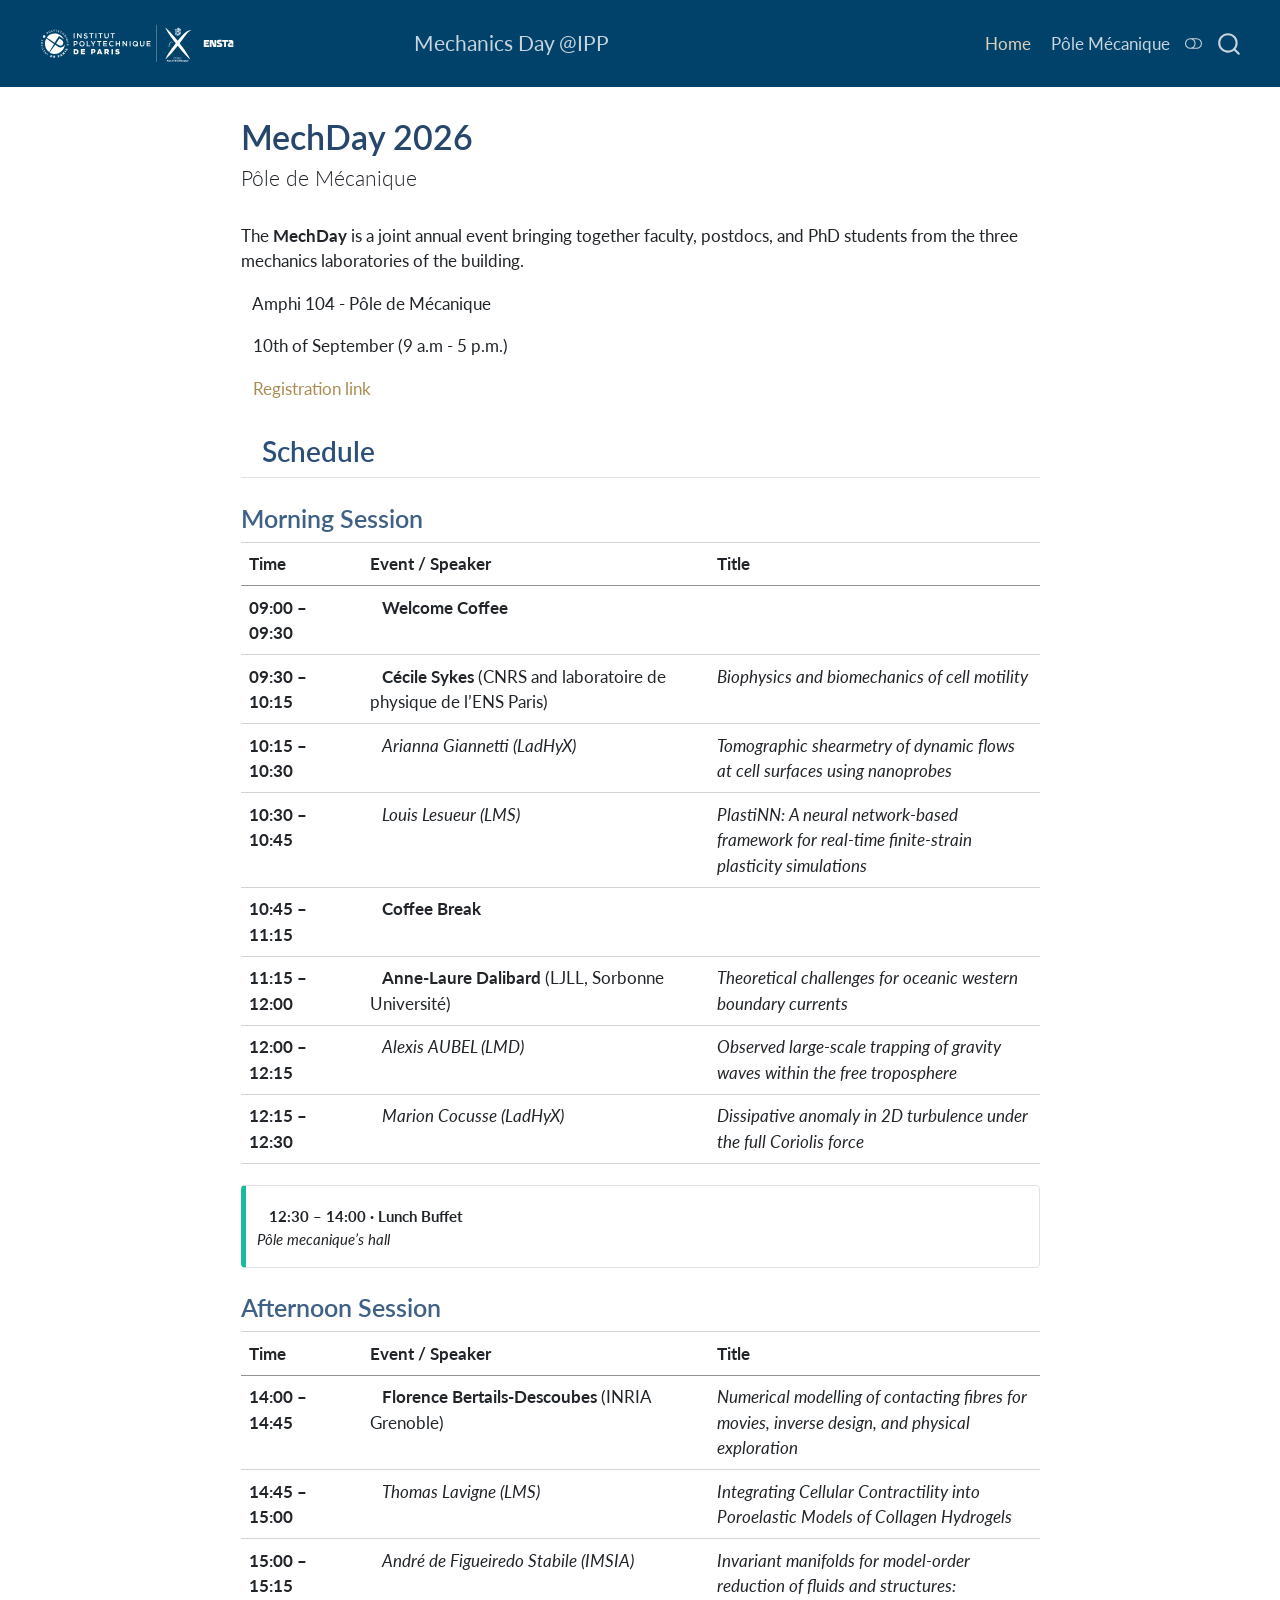
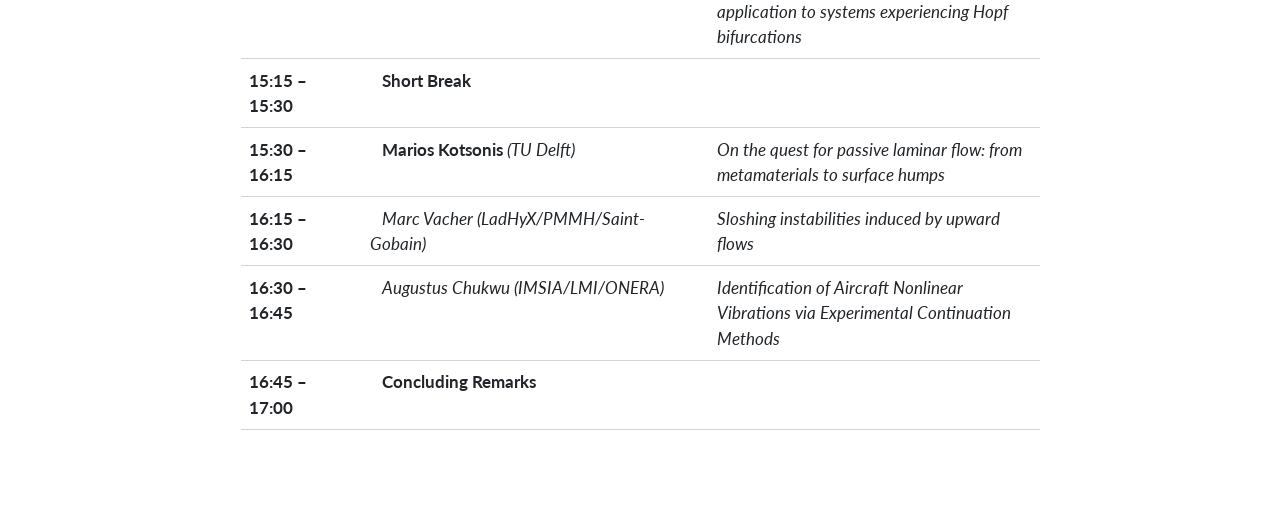
==== commit 0a4f0c5f: "Built site for gh-pages" ====
--- a/index.html
+++ b/index.html
@@ -352,7 +352,7 @@
 <tr class="even">
 <td style="text-align: left;"><strong>10:30 – 10:45</strong></td>
 <td style="text-align: left;"><iconify-icon role="img" inline="" icon="fa6-solid:microphone" aria-label="Icon microphone from fa6-solid Iconify.design set." title="Icon microphone from fa6-solid Iconify.design set."></iconify-icon> &nbsp; <em>Louis Lesueur (LMS)</em></td>
-<td style="text-align: left;"><em>PlastiNN: A neural network-based framework for real-time finite-strain plasticity simulations.</em></td>
+<td style="text-align: left;"><em>PlastiNN: A neural network-based framework for real-time finite-strain plasticity simulations</em></td>
 </tr>
 <tr class="odd">
 <td style="text-align: left;"><strong>10:45 – 11:15</strong></td>
@@ -412,12 +412,12 @@
 <tr class="even">
 <td style="text-align: left;"><strong>14:45 – 15:00</strong></td>
 <td style="text-align: left;"><iconify-icon role="img" inline="" icon="fa6-solid:microphone" aria-label="Icon microphone from fa6-solid Iconify.design set." title="Icon microphone from fa6-solid Iconify.design set."></iconify-icon> &nbsp; <em>Thomas Lavigne (LMS)</em></td>
-<td style="text-align: left;"><em>Integrating Cellular Contractility into Poroelastic Models of Collagen Hydrogels.</em></td>
+<td style="text-align: left;"><em>Integrating Cellular Contractility into Poroelastic Models of Collagen Hydrogels</em></td>
 </tr>
 <tr class="odd">
 <td style="text-align: left;"><strong>15:00 – 15:15</strong></td>
 <td style="text-align: left;"><iconify-icon role="img" inline="" icon="fa6-solid:microphone" aria-label="Icon microphone from fa6-solid Iconify.design set." title="Icon microphone from fa6-solid Iconify.design set."></iconify-icon> &nbsp; <em>André de Figueiredo Stabile (IMSIA)</em></td>
-<td style="text-align: left;"><em>Invariant manifolds for model-order reduction of fluids and structures: application to systems experiencing Hopf bifurcations.</em></td>
+<td style="text-align: left;"><em>Invariant manifolds for model-order reduction of fluids and structures: application to systems experiencing Hopf bifurcations</em></td>
 </tr>
 <tr class="even">
 <td style="text-align: left;"><strong>15:15 – 15:30</strong></td>
